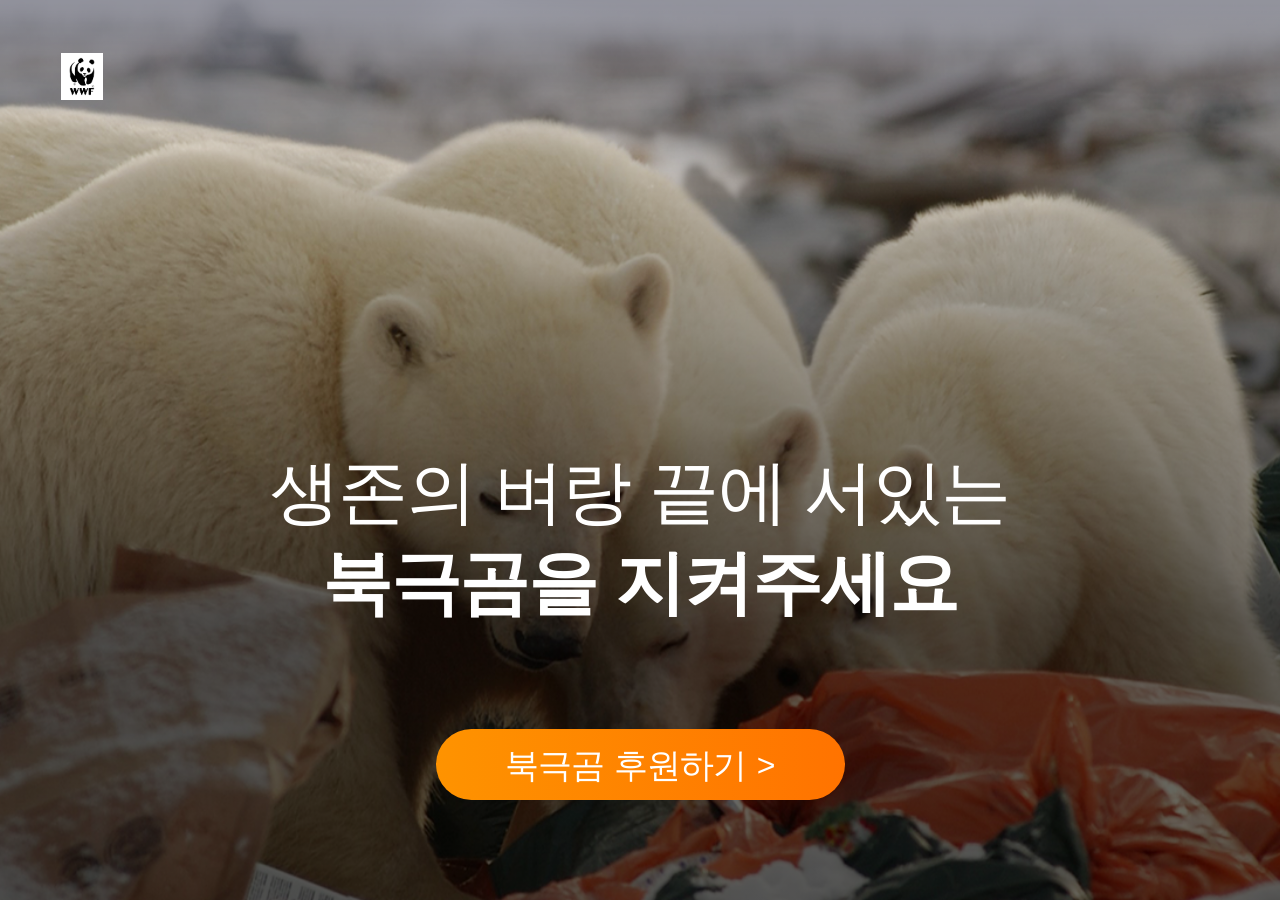
==== index.html @ 82c2967e "1행 완성" ====
<!DOCTYPE html>
<html lang="ko">
<head>
    <meta charset="UTF-8">
    <meta name="viewport" content="width=device-width, initial-scale=1.0">
    <meta name="description" content="">
    <meta name="keywords" content="">
    <title>WWF ㅣ 북극곰 보호 캠페인</title>
    <link rel="shortcut icon" href="./images/logo.jpg" type="image/x-icon">
    <link rel="stylesheet" href="./styles/reset.css">
    <link rel="stylesheet" href="./styles/common.css">
    <link rel="stylesheet" href="./styles/index.css">
    <link rel="stylesheet" href="./styles/responsive.css">
</head>
<body>
    <div id="wrap">
        <!-- 1행 캠페인 표지 -->
        <section class="contaniner intro">
            <p class="logo"><img src="./images/logo.jpg" alt="wwf"></p>
            <h1><span>생존의 벼랑 끝에 서있는</span><span>북극곰을 지켜주세요</span></h1>
            <a href="#" class="sponsor_btn"><em>북극곰 후원하기</em><!-- after --></a>
        </section>
        <!-- 2행 퀴즈 -->
        <!-- 3행 영상 -->
        <!-- 4행 50감소 -->
        <!-- 5행 인류재앙 -->
        <!-- 6행 빙하위기 -->
        <!-- 7행 WWF 단체소개 -->
        <!-- 8행 활동내역 -->
        <!-- 9행 선물정보 -->
        <!-- 10행 안내 -->
    </div>
</body>
</html>
---- styles/common.css ----
/* 공통 common.css */
#wrap {}
#wrap * {transition:all 0.3s;}
#wrap .contaniner {
    min-width:320px;
}
/* mobile design - .sponsor_btn  */
#wrap .contaniner .sponsor_btn {
    display:block; margin: 0 auto;
    display:flex; flex-flow:row nowrap; 
    justify-content:center; align-items:center;
    background:linear-gradient(90deg, #FE9300,#FF7300);
    width:164px; height:41px;
    border-radius:37.5px; gap:10px;
    transition:font-weight 0.3s;
}
#wrap .contaniner .sponsor_btn::after {
    content:'>'; display:block;
    color:#fff; font-size:0.75rem;
}
#wrap .contaniner .sponsor_btn em {
    font-weight: 500; color:#fff;
}
#wrap .contaniner .sponsor_btn:hover::after {
    animation:x4 0.4s linear alternate infinite;
    font-weight:600;
}
@keyframes x4 {
    0% {transform: translateX(0);}
    100% {transform: translateX(4px);}
}
---- styles/index.css ----
/* ========================1행 캠페인 표지(m) */
#wrap .intro {
    /* 북극곰배경 bg1.png */
    padding:100px 0;
    background-image:url(../images/bg1.png);/* 배경이미지 속성 사용시 다른 background-로 시작하는 배경추가속성도 생각하기 */
    background-size:auto 130%;
    background-position:center bottom; 
    position: relative;
}
#wrap .intro > * {position: relative; z-index:100;}
#wrap .intro::after {
    /* 북극곰 배경 위에 깔리는 반투명 검은색 배경 rgba() */
    /* 가상요소 before,after의 필수속성이 뭔지 생각하기 */
    content:''; display:block; 
    width: 100%; height: 100%;
    background:linear-gradient(transparent,#000 69%); opacity:0.6;
    position:absolute; left:0; top:0; z-index:90;
    /* p,h1,a(형제들)와 겹침효과를 줄 수 있는 css 속성 생각하기 */
}
#wrap .intro .logo {
    width: 24px;
    position: absolute; left:21px; top:18px;
}/* w,h 한가지값만 작성(나머지 자동 비율 조정 */
#wrap .intro .logo img {width:100%;}/* 이미지는w100%설정 후 부모크기, 위치 따라가게 하는 개념체크 */
#wrap .intro h1 {text-align: center; margin:0 0 50px;}
#wrap .intro h1 span {
    display:block;  color:#fff; 
    font-weight:500; line-height:1.3; font-size:1.88rem;
    position:relative; z-index: 999;
}
#wrap .intro h1 span:nth-child(1) {}
#wrap .intro h1 span:nth-child(2) {}
#wrap .intro .sponsor_btn {}
---- styles/responsive.css ----
/* 반응형조건 responsive */
/* m(320~) -> t(1024~) -> d(1250~) */
@media screen and (min-width:860px) {
    #wrap .intro {padding:300px 0 100px;}
}/* 860~1023 */
@media screen and (min-width:1024px) {
    #wrap .intro {padding:410px 0 100px;}
    #wrap .intro .logo {width: 32px; left:36px; top:30px;}
    #wrap .intro h1 { margin:0 0 100px;}
    #wrap .intro h1 span {font-size:3.13rem; font-weight:600;}
    #wrap .intro .sponsor_btn {width: 238px; height:60px; }
    #wrap .intro .sponsor_btn em {font-size: 1.38rem;}
    #wrap .intro .sponsor_btn::after {font-size: 1rem;}
}/* 1024~ */
@media screen and (min-width:1250px) {
    #wrap .intro {padding:447px 0 100px;}
    #wrap .intro .logo {width: 42px; left:61px; top:53px;}
    #wrap .intro h1 span {font-size:4.38rem;}
    #wrap .intro h1 span:nth-child(1) {font-weight:400;}
    #wrap .intro h1 span:nth-child(2) {font-weight:700;}
    #wrap .intro .sponsor_btn {width: 409px; height:71px; }
    #wrap .intro .sponsor_btn em {font-size: 2.13rem;}
    #wrap .intro .sponsor_btn::after {font-size: 2rem;}
}/* 1250~max */
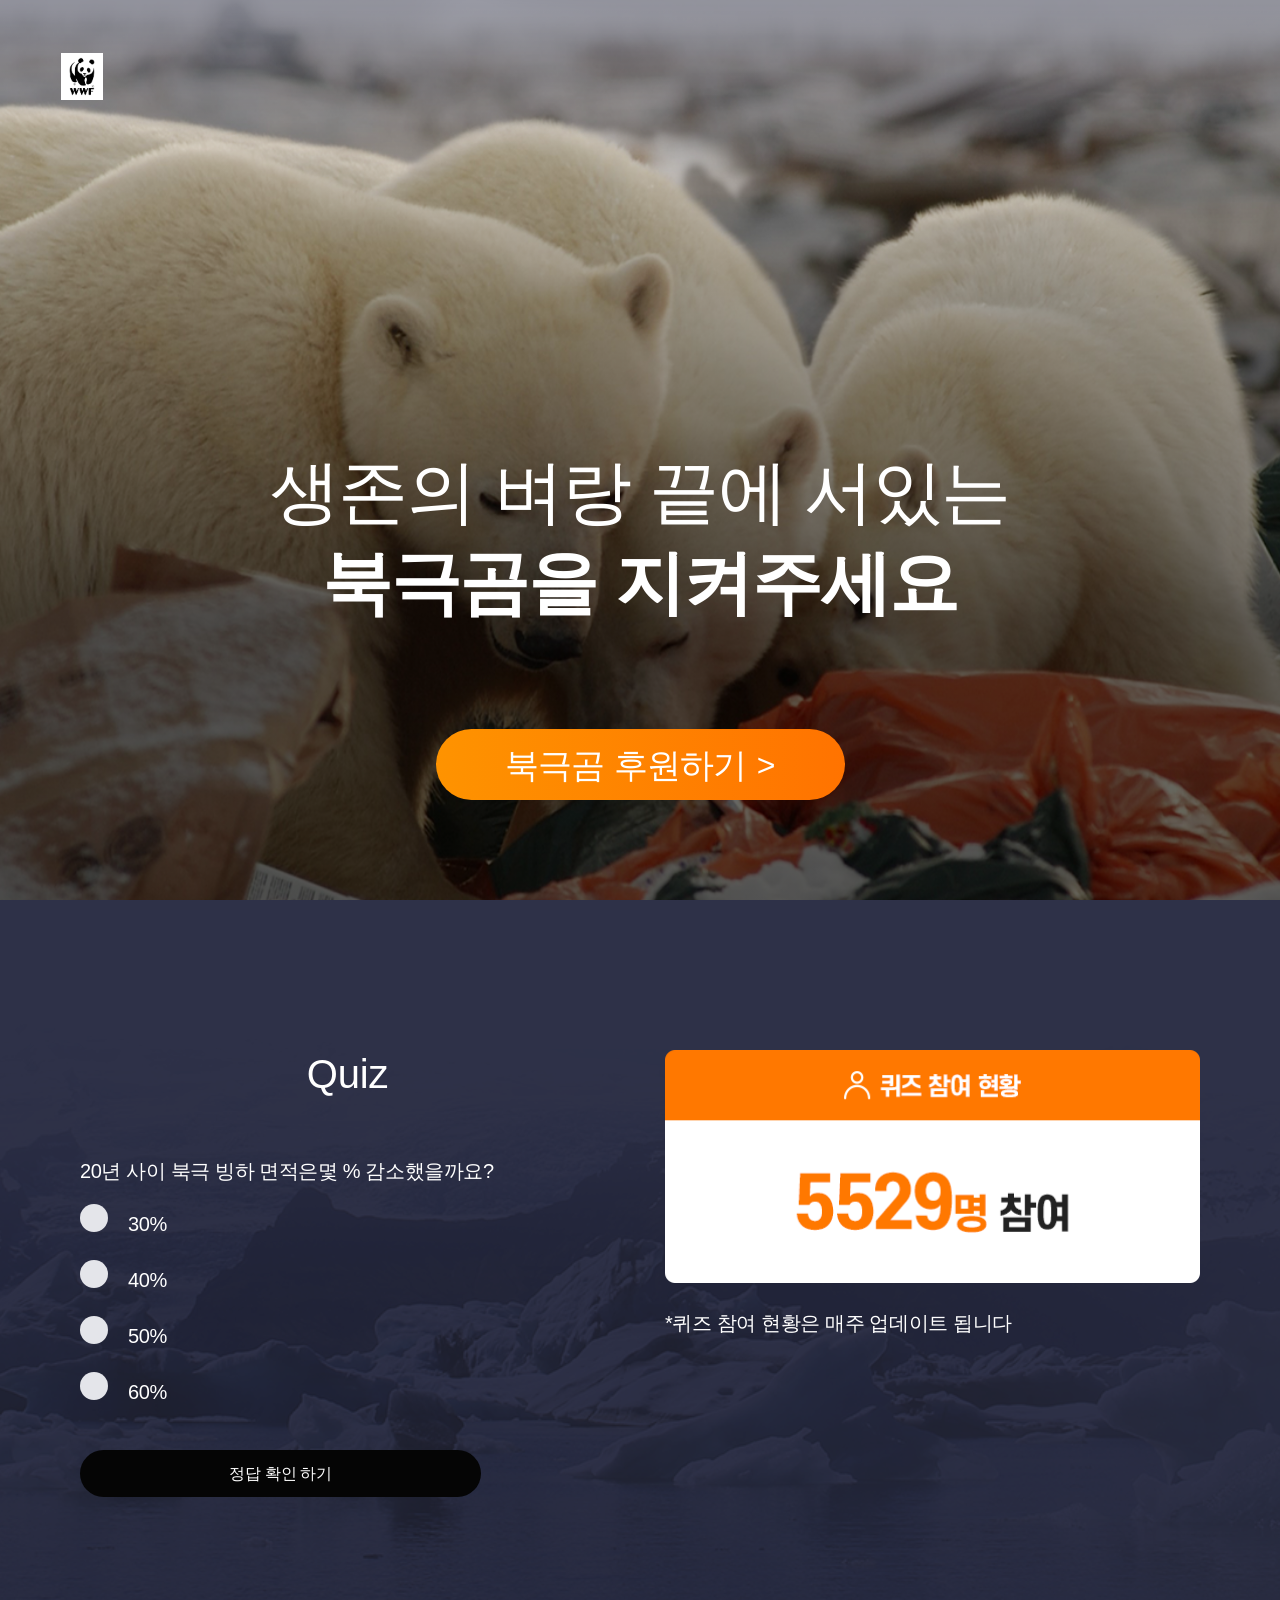
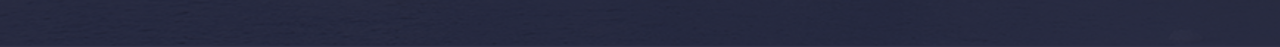
==== commit a5cc097e: "2행 m, t 완성" ====
--- a/index.html
+++ b/index.html
@@ -15,12 +15,45 @@
 <body>
     <div id="wrap">
         <!-- 1행 캠페인 표지 -->
-        <section class="contaniner intro">
+        <section class="container intro">
             <p class="logo"><img src="./images/logo.jpg" alt="wwf"></p>
             <h1><span>생존의 벼랑 끝에 서있는</span><span>북극곰을 지켜주세요</span></h1>
             <a href="#" class="sponsor_btn"><em>북극곰 후원하기</em><!-- after --></a>
         </section>
         <!-- 2행 퀴즈 -->
+        <div class="container quiz_bg">
+            <section class="contents quiz">
+                <div class="quiz_list">
+                    <h1>Quiz</h1>
+                    <h2><span>20년 사이 북극 빙하 면적은</span><span>몇 % 감소했을까요?</span></h2>
+                    <form action="#" method="get" id="quiz_frm">
+                        <ul>
+                            <li>
+                                <input type="radio" name="quiz_answer" value="answer_30" id="answer_30">
+                                <label for="answer_30">30%</label>
+                            </li>
+                            <li>
+                                <input type="radio" name="quiz_answer" value="answer_40" id="answer_40">
+                                <label for="answer_40">40%</label>
+                            </li>
+                            <li>
+                                <input type="radio" name="quiz_answer" value="answer_50" id="answer_50">
+                                <label for="answer_50">50%</label>
+                            </li>
+                            <li>
+                                <input type="radio" name="quiz_answer" value="answer_60" id="answer_60">
+                                <label for="answer_60">60%</label>
+                            </li>
+                        </ul>
+                        <button href="#" id="answer_btn">정답 확인 하기</button>
+                    </form>
+                </div>
+                <div class="quiz_status">
+                    <img src="./images/quiz_contents.png" alt="퀴즈 참여 현황">
+                    <p>*퀴즈 참여 현황은 매주 업데이트 됩니다</p>
+                </div>
+            </section>
+        </div>
         <!-- 3행 영상 -->
         <!-- 4행 50감소 -->
         <!-- 5행 인류재앙 -->
--- a/styles/common.css
+++ b/styles/common.css
@@ -1,11 +1,12 @@
 /* 공통 common.css */
 #wrap {}
 #wrap * {transition:all 0.3s;}
-#wrap .contaniner {
+#wrap .container {
     min-width:320px;
 }
+#wrap .container .contents {max-width:1250px; margin:0 auto;}
 /* mobile design - .sponsor_btn  */
-#wrap .contaniner .sponsor_btn {
+#wrap .container .sponsor_btn {
     display:block; margin: 0 auto;
     display:flex; flex-flow:row nowrap; 
     justify-content:center; align-items:center;
@@ -14,14 +15,14 @@
     border-radius:37.5px; gap:10px;
     transition:font-weight 0.3s;
 }
-#wrap .contaniner .sponsor_btn::after {
+#wrap .container .sponsor_btn::after {
     content:'>'; display:block;
     color:#fff; font-size:0.75rem;
 }
-#wrap .contaniner .sponsor_btn em {
+#wrap .container .sponsor_btn em {
     font-weight: 500; color:#fff;
 }
-#wrap .contaniner .sponsor_btn:hover::after {
+#wrap .container .sponsor_btn:hover::after {
     animation:x4 0.4s linear alternate infinite;
     font-weight:600;
 }
--- a/styles/index.css
+++ b/styles/index.css
@@ -1,4 +1,4 @@
-/* ========================1행 캠페인 표지(m) */
+/* ====================================1행 캠페인 표지(m) */
 #wrap .intro {
     /* 북극곰배경 bg1.png */
     padding:100px 0;
@@ -30,4 +30,58 @@
 }
 #wrap .intro h1 span:nth-child(1) {}
 #wrap .intro h1 span:nth-child(2) {}
-#wrap .intro .sponsor_btn {}+#wrap .intro .sponsor_btn {}
+/* =======================================2행 퀴즈(m) */
+#wrap .quiz_bg {
+    background:url(../images/quiz_bg.png); 
+    background-size:cover; background-position:center bottom; 
+    padding:70px;
+} 
+#wrap .quiz_bg .quiz {
+    display:flex; 
+    flex-flow:column nowrap;/* t, d column -> row */
+    gap:50px;
+}
+#wrap .quiz_bg .quiz .quiz_list {}
+#wrap .quiz_bg .quiz .quiz_list > * {margin:0 0 16px;}
+#wrap .quiz_bg .quiz .quiz_list h1 {
+    color:#fff; 
+    font-size:1.50rem; line-height:1.2;
+    font-weight:500; letter-spacing:-0.01rem;
+    font-family:'Noto Sans KR',sans-serif;/* 단독 글꼴 경우 */
+}
+#wrap .quiz_bg .quiz .quiz_list h2 {}
+#wrap .quiz_bg .quiz .quiz_list h2 span {
+    display:block; color:#fff; line-height:1.7;
+}
+#wrap .quiz_bg .quiz .quiz_list h2 span:nth-child(1) {}
+#wrap .quiz_bg .quiz .quiz_list h2 span:nth-child(2) {}
+#wrap .quiz_bg .quiz .quiz_list #quiz_frm {margin:0;}
+#wrap .quiz_bg .quiz .quiz_list #quiz_frm ul {margin:0 0 16px;}
+#wrap .quiz_bg .quiz .quiz_list #quiz_frm ul li {margin:0 0 16px;}
+#wrap .quiz_bg .quiz .quiz_list #quiz_frm ul li:last-child {margin:0;}
+#wrap .quiz_bg .quiz .quiz_list #quiz_frm ul li input {display:none;}
+#wrap .quiz_bg .quiz .quiz_list #quiz_frm ul li input:checked + label {
+    background-image:url(../images/chk_on.svg);
+}
+#wrap .quiz_bg .quiz .quiz_list #quiz_frm ul li label {
+    font-size:0.88rem; color:#fff;
+    background-image:url(../images/chk_off.svg);
+    background-size:16px; background-repeat:no-repeat;
+    padding-left:47.75px;
+}
+#wrap .quiz_bg .quiz .quiz_list #quiz_frm ul li label:hover {color:#FE9300;}
+#wrap .quiz_bg .quiz .quiz_list #quiz_frm #answer_btn {
+    background-color: #050505; color:#fff; 
+    line-height:1.7; padding:10px;
+    border-radius:50px;
+    width:100%;
+    transition:background 0.3s;
+} 
+#wrap .quiz_bg .quiz .quiz_list #quiz_frm #answer_btn:hover {background-color: #888;}
+#wrap .quiz_bg .quiz .quiz_status {}
+#wrap .quiz_bg .quiz .quiz_status img {width:100%;}
+#wrap .quiz_bg .quiz .quiz_status p {
+    line-height:1.7; margin:20px 0 0;
+    color:#fff; font-size:1.25rem;
+}
--- a/styles/responsive.css
+++ b/styles/responsive.css
@@ -1,5 +1,12 @@
 /* 반응형조건 responsive */
 /* m(320~) -> t(1024~) -> d(1250~) */
+@media screen and (min-width:600px) {
+    /* ================================================2행 퀴즈 */
+    #wrap .quiz_bg .quiz { 
+        flex-flow:row nowrap;/* t, d column -> row */
+    }
+    #wrap .quiz_bg .quiz > * {flex:1;}
+}
 @media screen and (min-width:860px) {
     #wrap .intro {padding:300px 0 100px;}
 }/* 860~1023 */
@@ -11,6 +18,18 @@
     #wrap .intro .sponsor_btn {width: 238px; height:60px; }
     #wrap .intro .sponsor_btn em {font-size: 1.38rem;}
     #wrap .intro .sponsor_btn::after {font-size: 1rem;}
+    /* ================================================2행 퀴즈 */
+    #wrap .quiz_bg {padding:150px 80px;}
+    #wrap .quiz_bg .quiz .quiz_list {width:400px;}
+    #wrap .quiz_bg .quiz .quiz_list h1 {font-size:2.50rem; text-align: center; margin:0 0 56px;}
+    #wrap .quiz_bg .quiz .quiz_list h2 span {font-size:1.25rem; display:inline;}
+    #wrap .quiz_bg .quiz .quiz_list #quiz_frm ul {margin:0 0 38px;}
+    #wrap .quiz_bg .quiz .quiz_list #quiz_frm ul li label {
+        font-size:1.25rem; display:block;
+        background-size:28px; line-height:2;
+        padding-left:48px;
+    }
+    #wrap .quiz_bg .quiz .quiz_list #quiz_frm #answer_btn {width:75%;}
 }/* 1024~ */
 @media screen and (min-width:1250px) {
     #wrap .intro {padding:447px 0 100px;}
@@ -21,4 +40,5 @@
     #wrap .intro .sponsor_btn {width: 409px; height:71px; }
     #wrap .intro .sponsor_btn em {font-size: 2.13rem;}
     #wrap .intro .sponsor_btn::after {font-size: 2rem;}
-}/* 1250~max */+    /* ================================================2행 퀴즈 */
+}/* 1250~max */
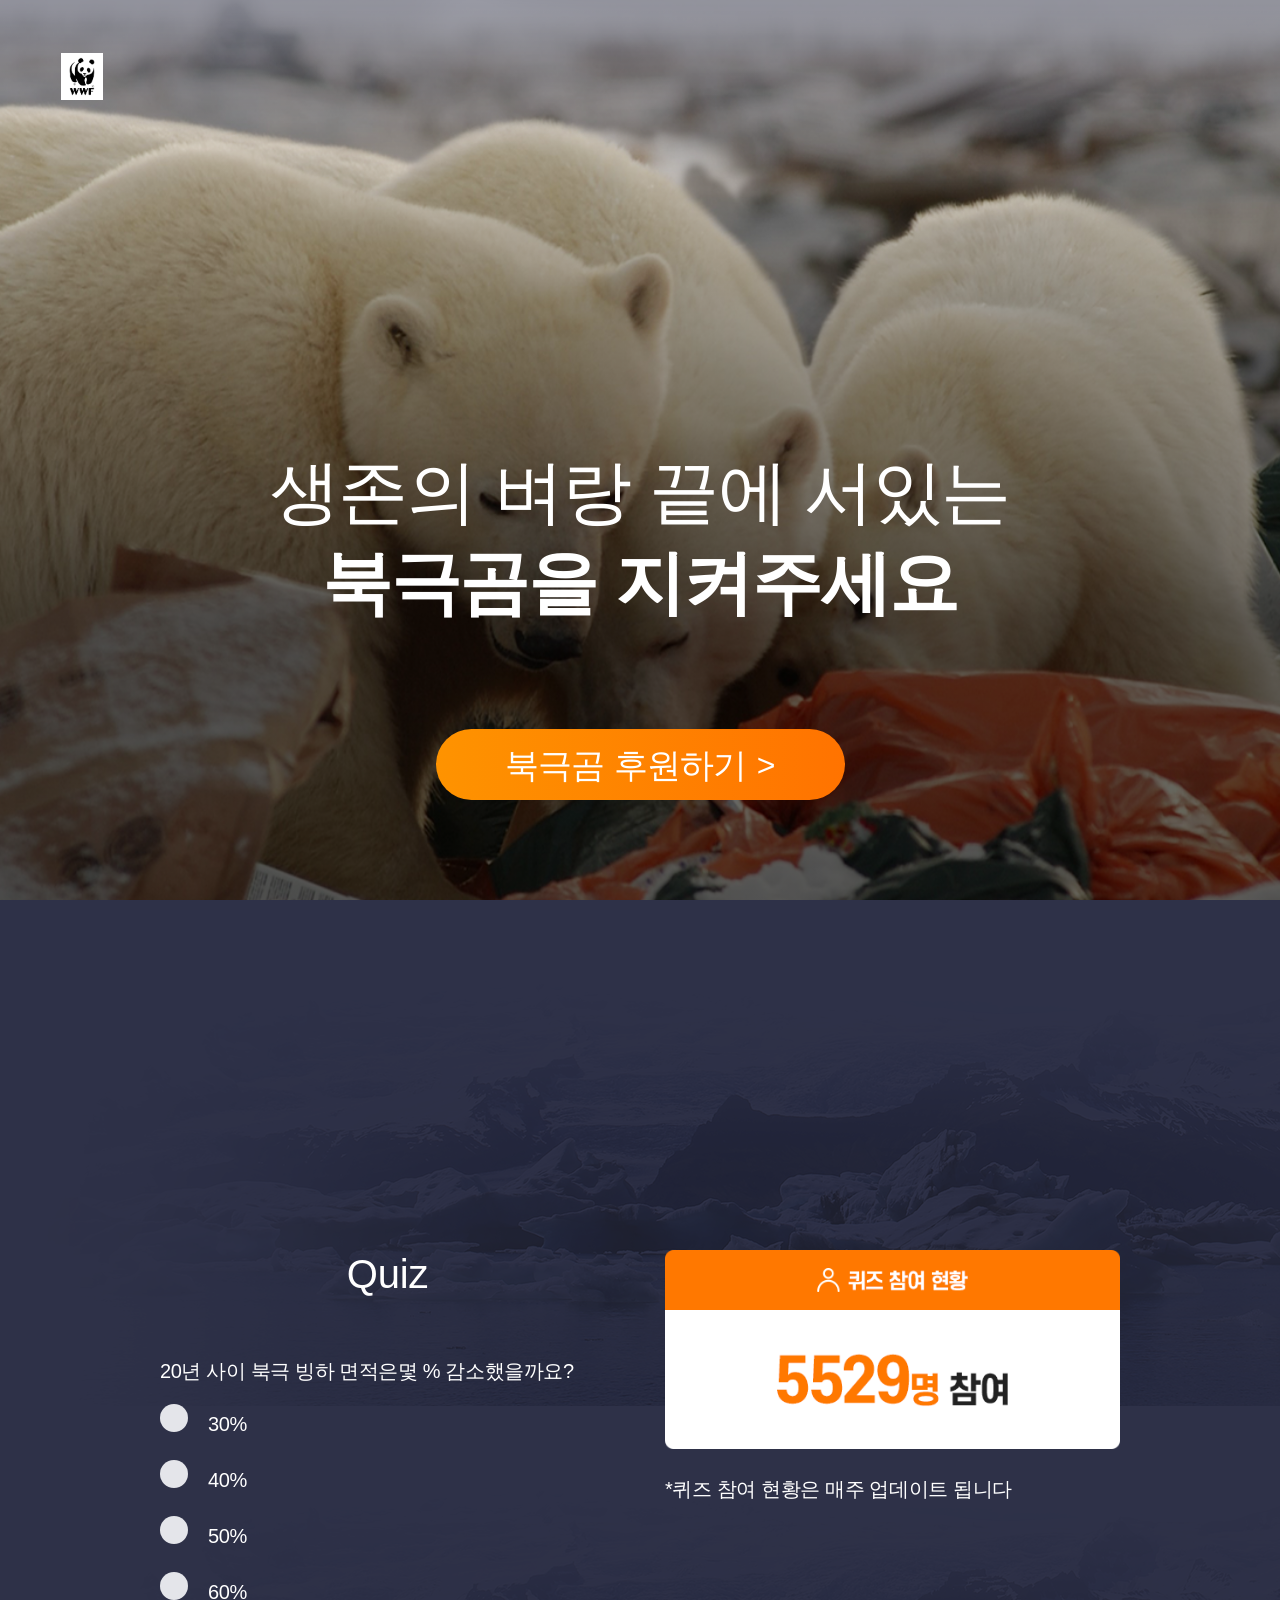
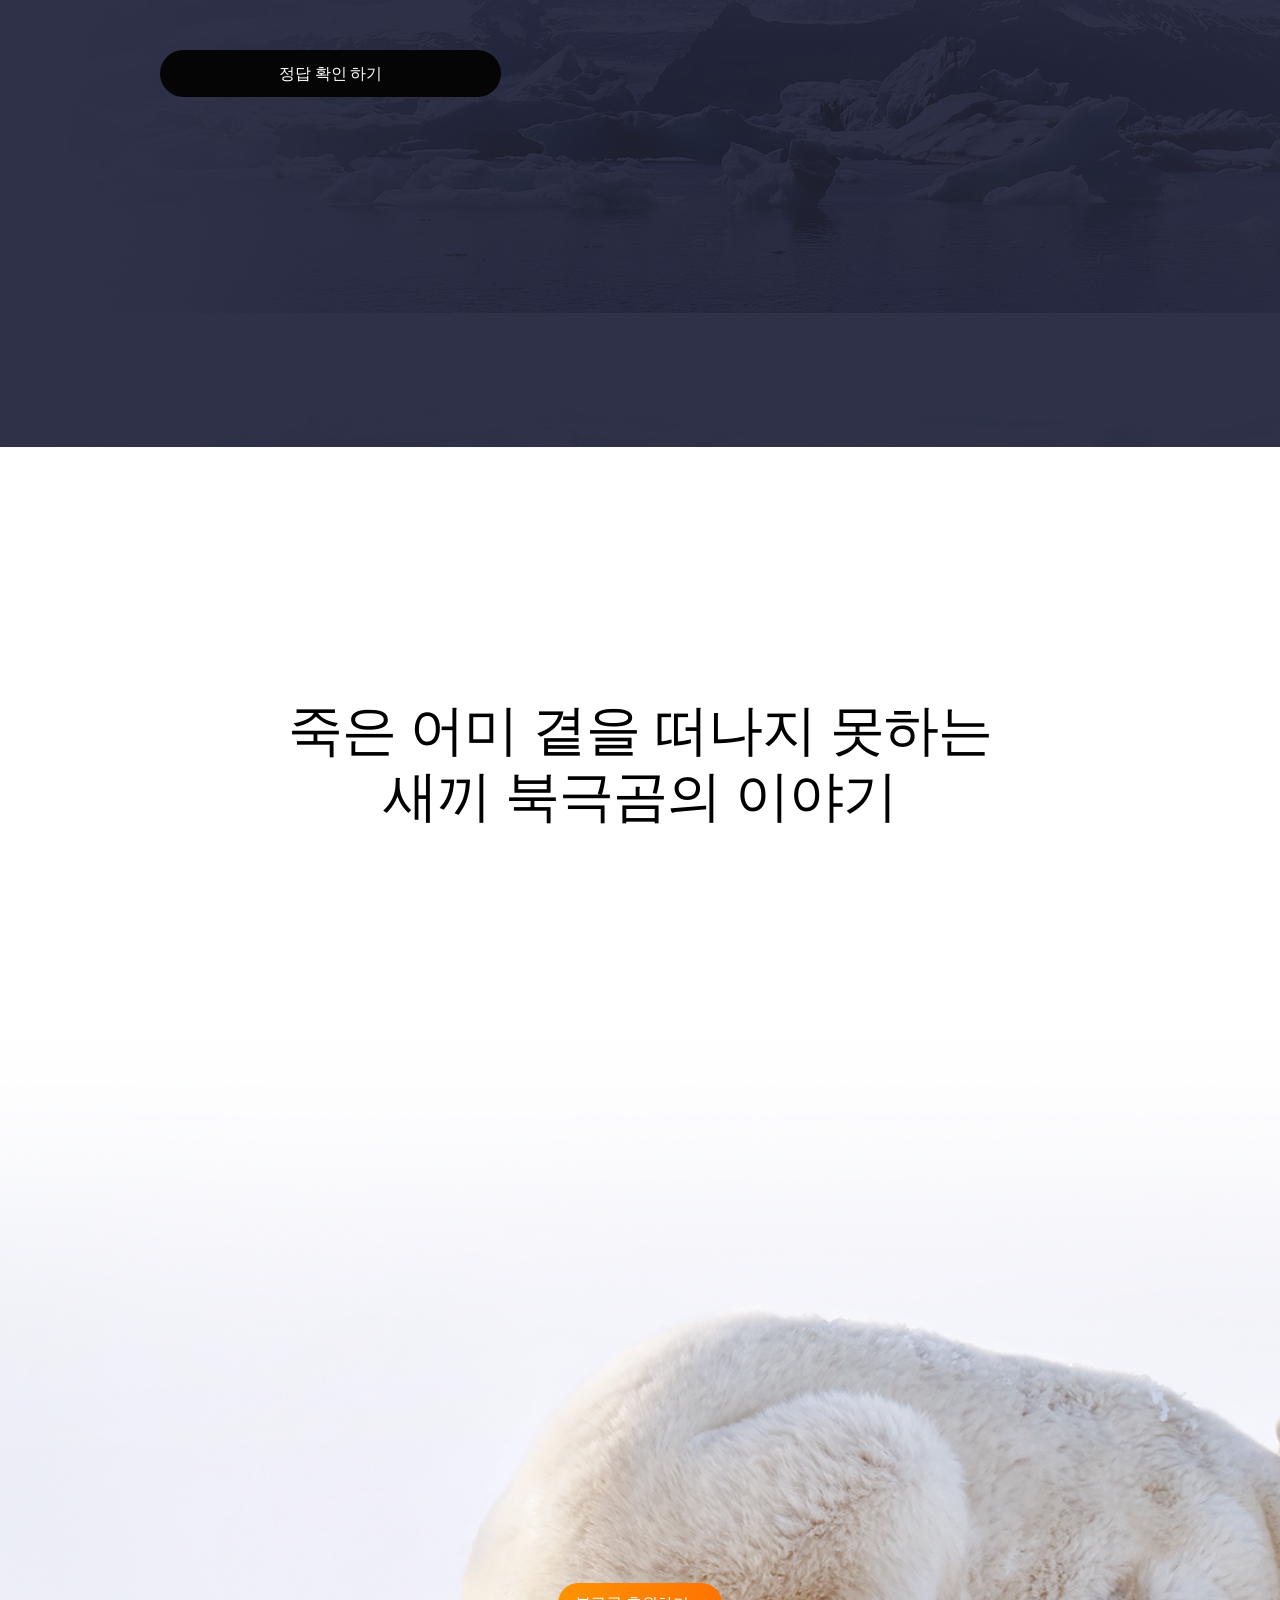
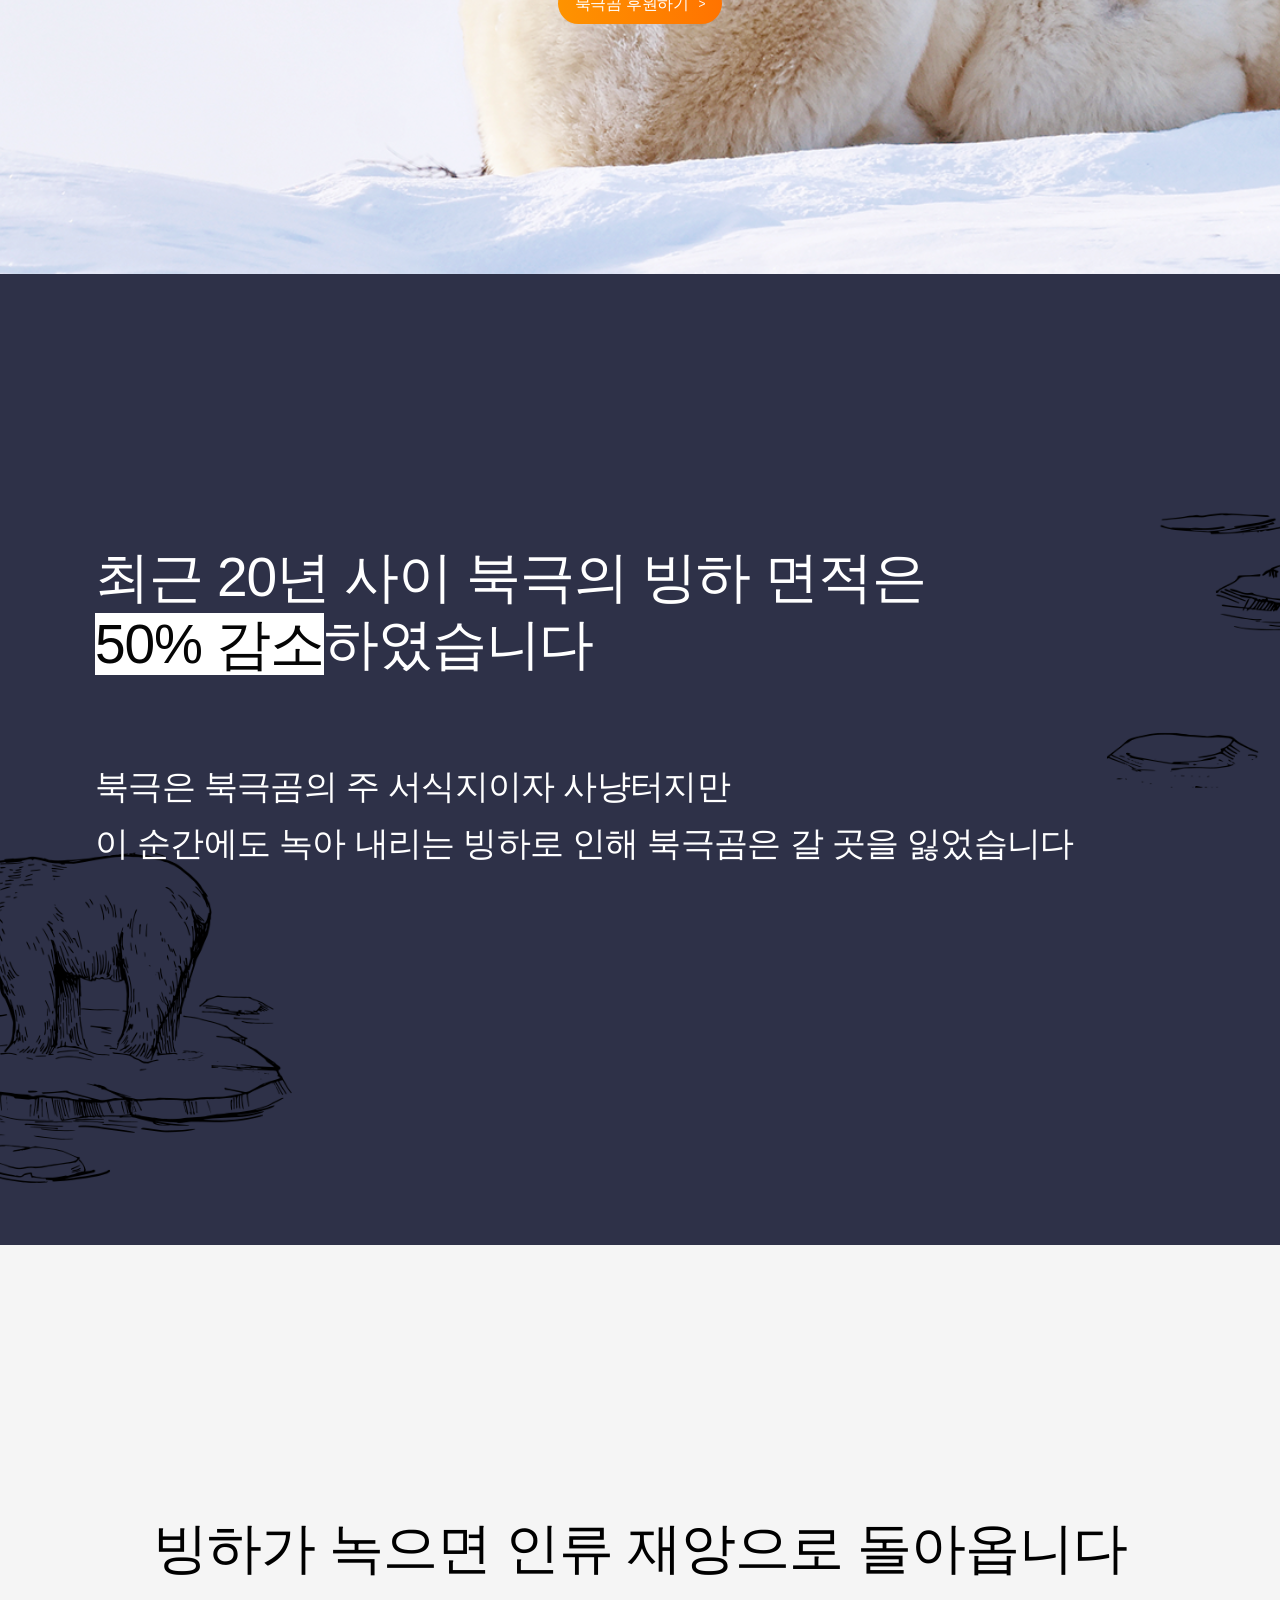
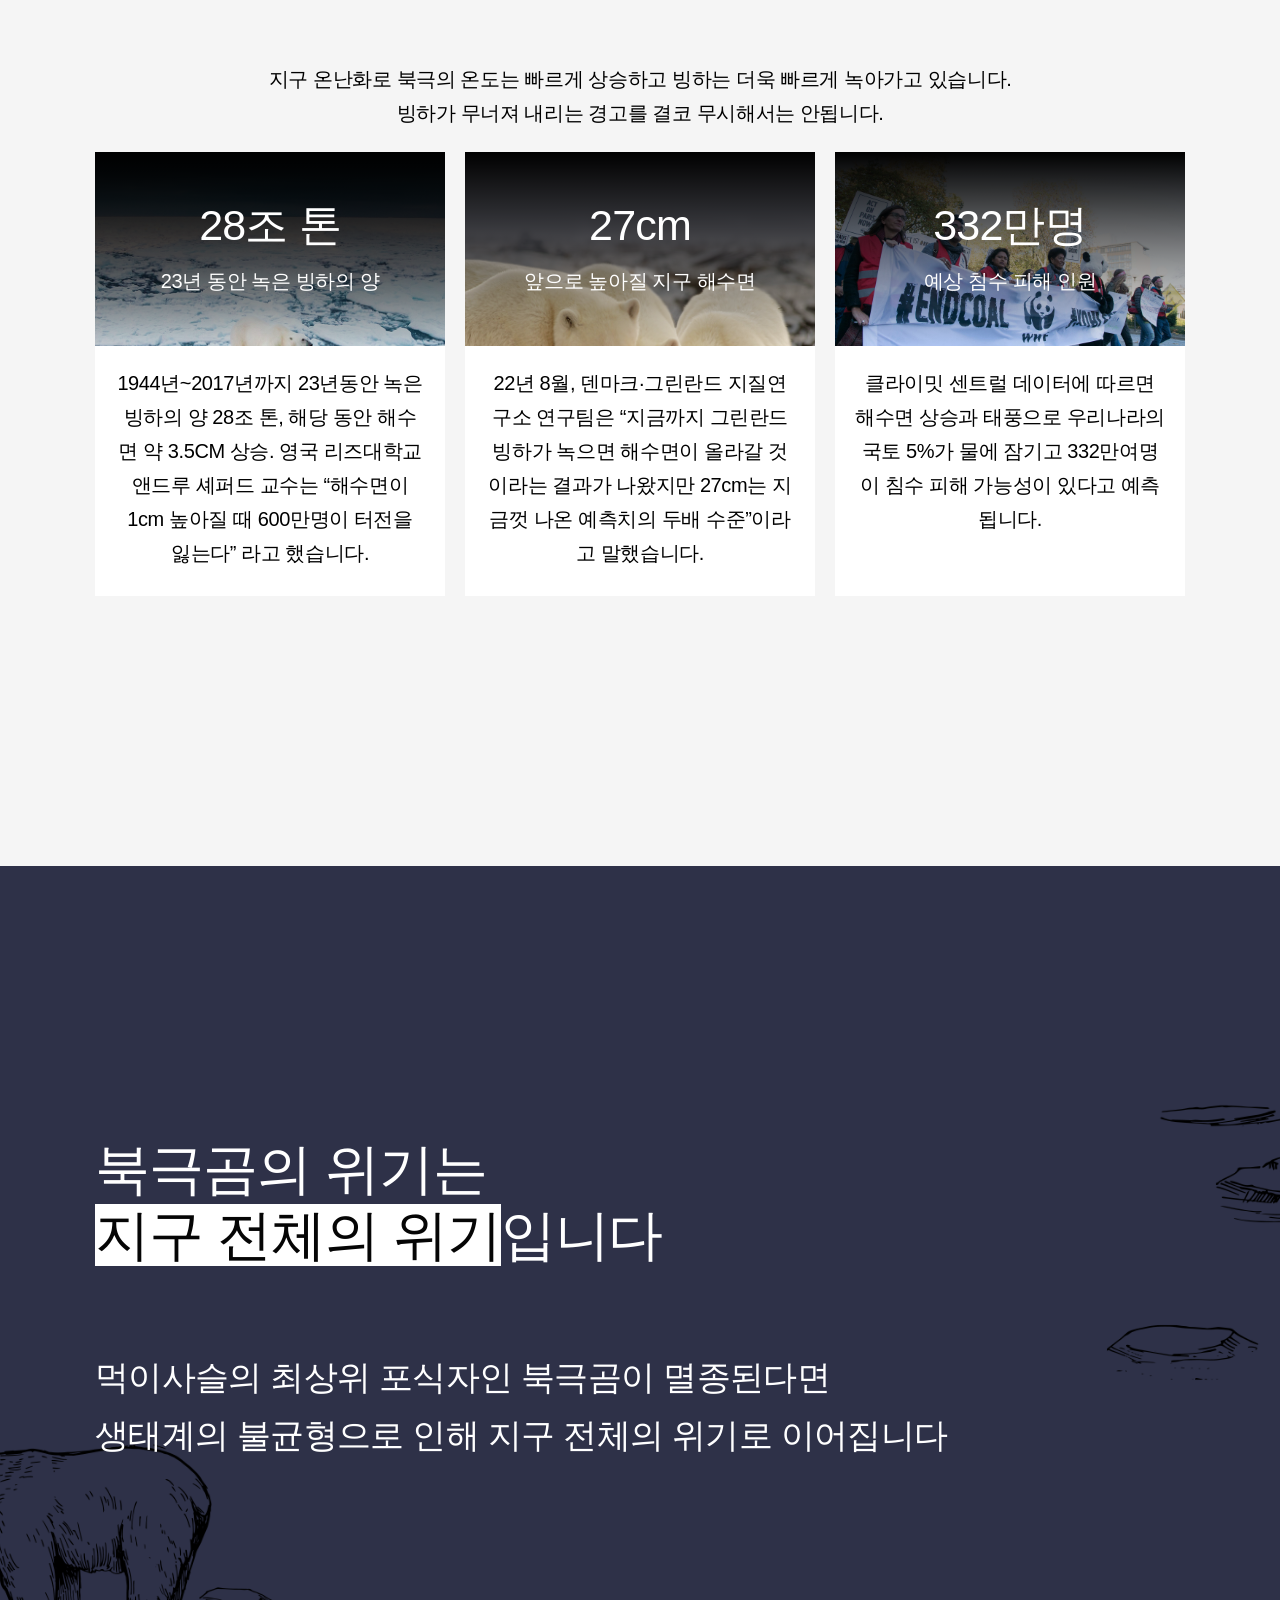
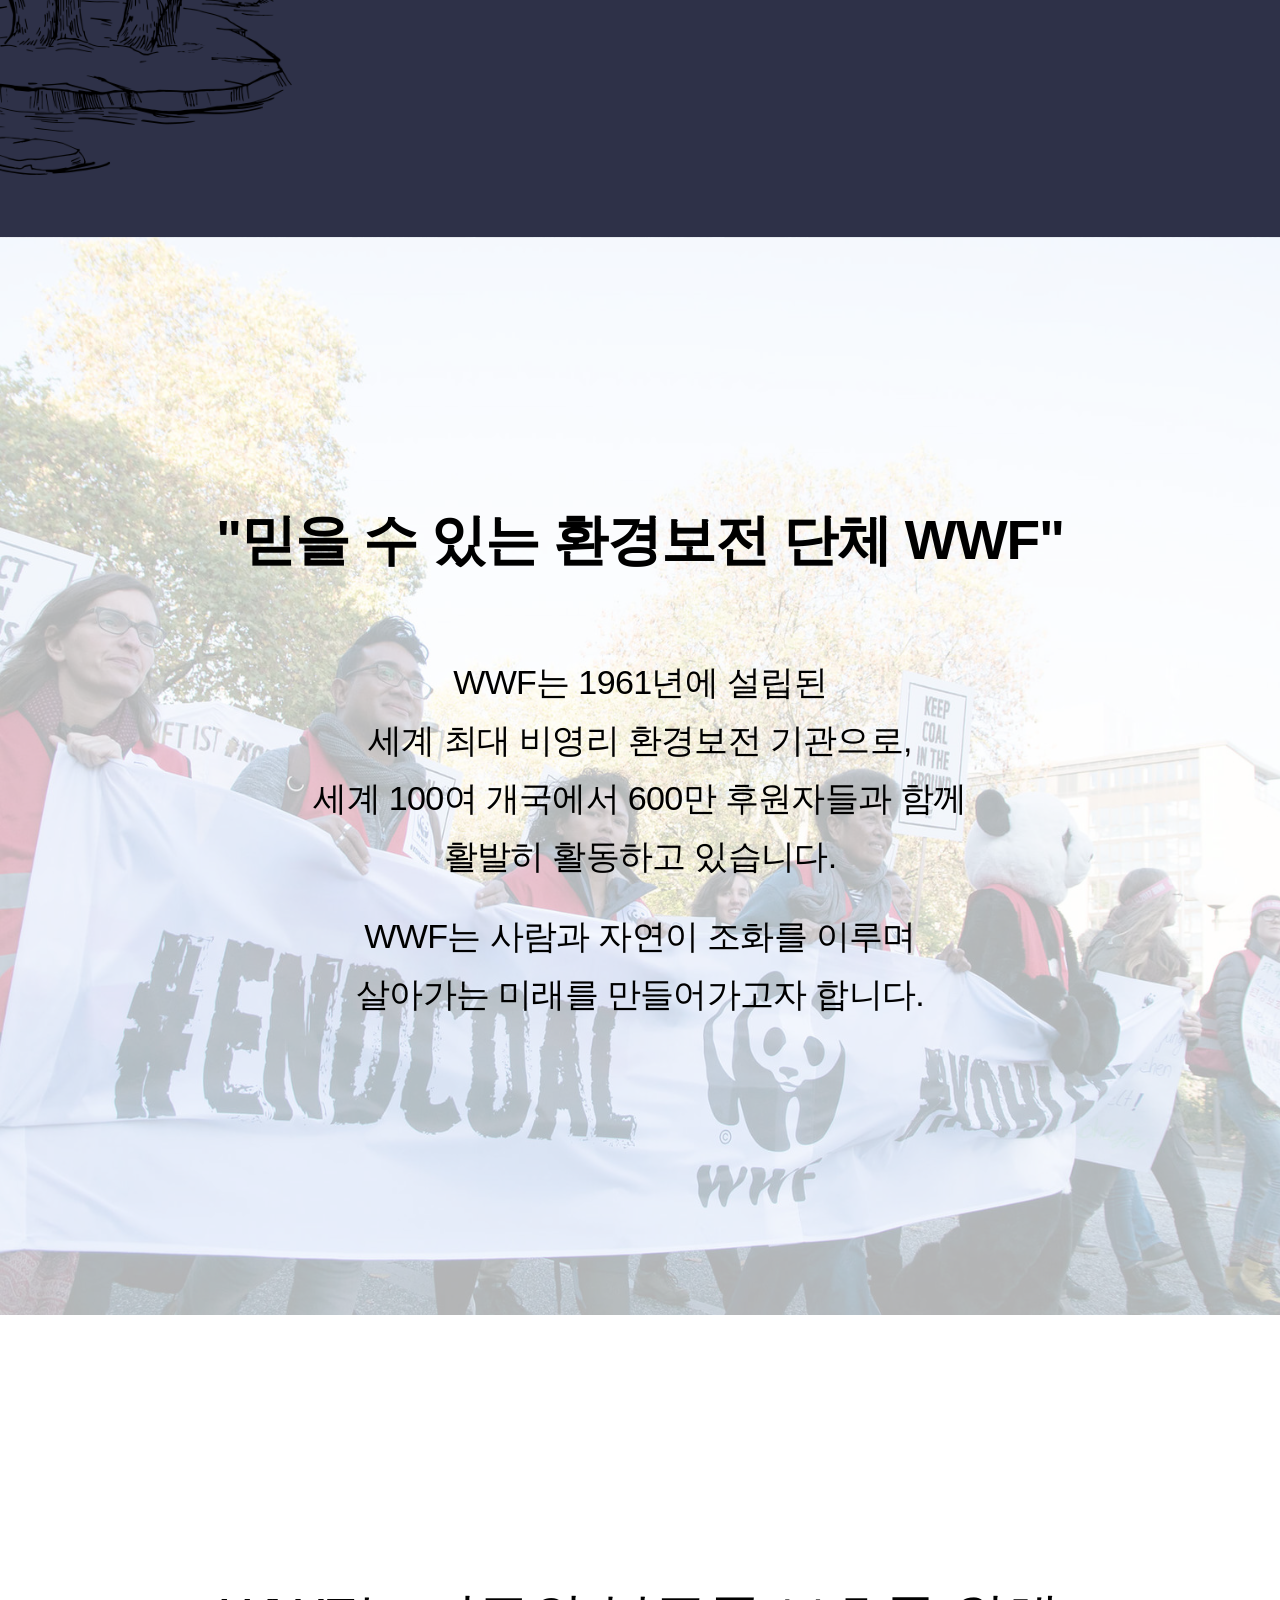
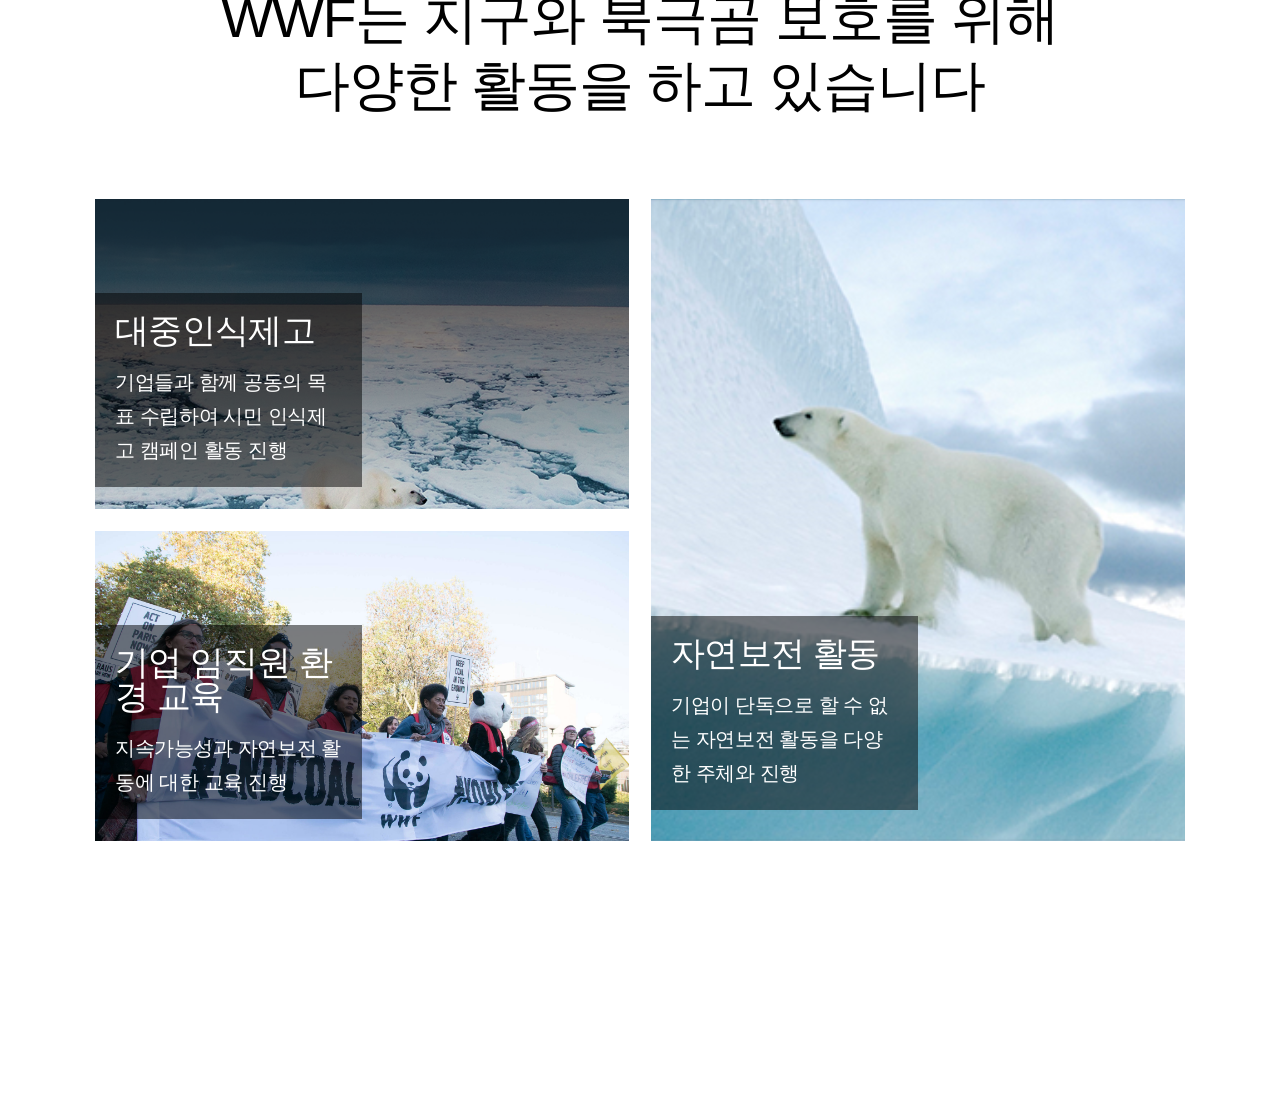
==== commit fdad641f: "8행까지" ====
--- a/index.html
+++ b/index.html
@@ -55,11 +55,99 @@
             </section>
         </div>
         <!-- 3행 영상 -->
+        <div class="container video_bg">
+            <div class="contents video">
+                <h1>죽은 어미 곁을 떠나지 못하는<br>새끼 북극곰의 이야기</h1>
+                <iframe src="https://www.youtube.com/embed/u9V5MBqhLRc" title="기후변화를 막고 녹아내리는 북극에서 북극곰을 지켜주세요!" frameborder="0" allow="accelerometer; autoplay; clipboard-write; encrypted-media; gyroscope; picture-in-picture; web-share" referrerpolicy="strict-origin-when-cross-origin" allowfullscreen></iframe>
+                <a href="#" class="sponsor_btn"><em>북극곰 후원하기</em><!-- after --></a>
+            </div>
+        </div>
         <!-- 4행 50감소 -->
+        <div class="container reduction_bg">
+            <div class="contents reduction">
+                <h1>최근 20년 사이 북극의 빙하 면적은<br><span class="highlight">50% 감소</span>하였습니다</h1>
+                <p>북극은 북극곰의 주 서식지이자 사냥터지만<br>이 순간에도 녹아 내리는 빙하로 인해 북극곰은 갈 곳을 잃었습니다</p>
+                <p><img src="../wwf/images/reduction_50.png" alt=""></p>
+            </div>
+        </div>
         <!-- 5행 인류재앙 -->
+        <div class="container humanity_bg">
+            <div class="contents humanity">
+                <h1>빙하가 녹으면 인류 재앙으로 돌아옵니다</h1>
+                <p>지구 온난화로 북극의 온도는 빠르게 상승하고 빙하는 더욱 빠르게 녹아가고 있습니다.<br>빙하가 무너져 내리는 경고를 결코 무시해서는 안됩니다.</p>
+                <ul class="list">
+                    <li>
+                        <dl>
+                            <dt>28조 톤</dt>
+                            <dd>23년 동안 녹은 빙하의 양</dd>
+                        </dl>
+                        <div class="txt">
+                            <p>1944년~2017년까지 23년동안 녹은 빙하의 양 28조 톤, 해당 동안 해수면 약 3.5CM 상승. 영국 리즈대학교 앤드루 셰퍼드 교수는 “해수면이 1cm 높아질 때 600만명이 터전을 잃는다” 라고 했습니다.</p>
+                        </div>
+                    </li>
+                    <li>
+                        <dl>
+                            <dt>27cm</dt>
+                            <dd>앞으로 높아질 지구 해수면</dd>
+                        </dl>
+                        <div class="txt">
+                            <p>22년 8월, 덴마크·그린란드 지질연구소 연구팀은 “지금까지 그린란드 빙하가 녹으면 해수면이 올라갈 것이라는 결과가 나왔지만 27cm는 지금껏 나온 예측치의 두배 수준”이라고 말했습니다.</p>
+                        </div>
+                    </li>
+                    <li>
+                        <dl>
+                            <dt>332만명</dt>
+                            <dd>예상 침수 피해 인원</dd>
+                        </dl>
+                        <div class="txt">
+                            <p>클라이밋 센트럴 데이터에 따르면 해수면 상승과 태풍으로 우리나라의 국토 5%가 물에 잠기고 332만여명이 침수 피해 가능성이 있다고 예측됩니다.</p>
+                        </div>
+                    </li>
+                </ul>
+            </div>
+        </div>
         <!-- 6행 빙하위기 -->
+        <div class="container crisis_bg">
+            <div class="contents crisis">
+                <h1>북극곰의 위기는<br><span class="highlight">지구 전체의 위기</span>입니다</h1>
+                <p>먹이사슬의 최상위 포식자인 북극곰이 멸종된다면<br>생태계의 불균형으로 인해 지구 전체의 위기로 이어집니다</p>
+                <p><img src="../wwf/images/bg2.png" alt=""></p>
+            </div>
+        </div>
         <!-- 7행 WWF 단체소개 -->
+        <div class="container wwf_bg">
+            <div class="contents wwf">
+                <h1>"믿을 수 있는 환경보전 단체 WWF"</h1>
+                <p>WWF는 1961년에 설립된<br>세계 최대 비영리 환경보전 기관으로,<br>세계 100여 개국에서 600만 후원자들과 함께<br>활발히 활동하고 있습니다.</p>
+                <p>WWF는 사람과 자연이 조화를 이루며<br>살아가는 미래를 만들어가고자 합니다.</p>
+            </div>
+        </div>
         <!-- 8행 활동내역 -->
+        <div class="container activity_bg">
+            <div class="contents activity">
+                <h1>WWF는 지구와 북극곰 보호를 위해<br>다양한 활동을 하고 있습니다</h1>
+                <ul class="details">
+                    <li>
+                        <dl class="txt">
+                            <dt>대중인식제고</dt>
+                            <dd>기업들과 함께 공동의 목표 수립하여 시민 인식제고 캠페인 활동 진행</dd>
+                        </dl>
+                    </li>
+                    <li>
+                        <dl class="txt">
+                            <dt>기업 임직원 환경 교육</dt>
+                            <dd>지속가능성과 자연보전 활동에 대한 교육 진행</dd>
+                        </dl>
+                    </li>
+                    <li>
+                        <dl class="txt">
+                            <dt>자연보전 활동</dt>
+                            <dd>기업이 단독으로 할 수 없는 자연보전 활동을 다양한 주체와 진행</dd>
+                        </dl>
+                    </li>
+                </ul>
+            </div>
+        </div>
         <!-- 9행 선물정보 -->
         <!-- 10행 안내 -->
     </div>
--- a/styles/common.css
+++ b/styles/common.css
@@ -3,8 +3,18 @@
 #wrap * {transition:all 0.3s;}
 #wrap .container {
     min-width:320px;
+    background-size:cover; background-position:center; 
+    padding:70px 15px;
 }
 #wrap .container .contents {max-width:1250px; margin:0 auto;}
+#wrap .container .contents h1 {
+    font-size:1.38rem; font-weight:500; line-height:1.2; margin:0 0 40px;
+}
+#wrap .container .contents h1 .highlight {background-color:#fff; color:#050505; font-weight:500;}
+#wrap .container .contents p {
+    font-size:0.81rem;
+    line-height:1.7; font-weight:500; margin:0 0 22px;
+}
 /* mobile design - .sponsor_btn  */
 #wrap .container .sponsor_btn {
     display:block; margin: 0 auto;
--- a/styles/index.css
+++ b/styles/index.css
@@ -34,7 +34,6 @@
 /* =======================================2행 퀴즈(m) */
 #wrap .quiz_bg {
     background:url(../images/quiz_bg.png); 
-    background-size:cover; background-position:center bottom; 
     padding:70px;
 } 
 #wrap .quiz_bg .quiz {
@@ -85,3 +84,91 @@
     line-height:1.7; margin:20px 0 0;
     color:#fff; font-size:1.25rem;
 }
+/* ============================================================3 */
+#wrap .video_bg {
+    background-image:url(../images/video_bg.png);
+    padding:50px 15px;
+}
+#wrap .video_bg .video h1 {text-align: center;}
+#wrap .video_bg .video iframe {width:100%; margin:0 0 70px;}
+/* ============================================================4 */
+#wrap .reduction_bg {
+    background-image:url(../images/reduction_50_bg.png);
+}
+#wrap .reduction_bg .reduction h1 {color:#fff;}
+#wrap .reduction_bg .reduction p {color:#fff;}
+#wrap .reduction_bg .reduction p img {width:100%;}
+/* ============================================================5 */
+#wrap .humanity_bg {
+    background-color:#f5f5f5;
+}
+#wrap .humanity_bg .humanity h1 {text-align: center;}
+#wrap .humanity_bg .humanity h1+p {text-align: center;}
+#wrap .humanity_bg .humanity .list {
+    display: flex; flex-flow: column nowrap; gap:20px;
+    /* display:grid; grid-template-rows:1fr 1fr 1fr; */
+}
+#wrap .humanity_bg .humanity .list li {}
+#wrap .humanity_bg .humanity .list li dl {}
+#wrap .humanity_bg .humanity .list li dl {
+    background-size: cover; background-position: center;
+    padding:48px 0; text-align:center; position: relative;
+}
+#wrap .humanity_bg .humanity .list li dl * {color:#fff; position: relative; z-index:10;}
+#wrap .humanity_bg .humanity .list li:nth-child(1) dl {background-image: url(../images/warming_28t.png);}
+#wrap .humanity_bg .humanity .list li:nth-child(2) dl {background-image: url(../images/warming_27cm.png)}
+#wrap .humanity_bg .humanity .list li:nth-child(3) dl {background-image: url(../images/wwf.jpg);}
+#wrap .humanity_bg .humanity .list li dl::before {
+    content:''; display:block; 
+    width: 100%; height: 100%;
+    position: absolute; left:0; top:0; z-index:9; 
+    background:linear-gradient(rgba(0,0,0,1), transparent);
+}
+#wrap .humanity_bg .humanity .list li dl dt {font-size:1.38rem; font-weight:500; line-height:1.2; margin:0 0 12px; }
+#wrap .humanity_bg .humanity .list li dl dd {line-height:1.7; font-weight:300;}
+#wrap .humanity_bg .humanity .list li .txt {background-color: #fff;}
+#wrap .humanity_bg .humanity .list li .txt p {text-align:center; padding:20px; font-size:0.82rem; line-height:1.7;}
+/* ============================================================6 */
+#wrap .crisis_bg {
+    background-image:url(../images/reduction_50_bg.png);
+}
+#wrap .crisis_bg .crisis h1 {color:#fff;}
+#wrap .crisis_bg .crisis p {color:#fff;}
+#wrap .crisis_bg .crisis p img {width:100%;}
+/* ============================================================7 */
+#wrap .wwf_bg {background-image: url(../images/wwf.jpg); position:relative;}
+#wrap .wwf_bg::before {
+    position:absolute; content:''; display:block;
+    width:100%; height:100%; left:0; top:0;
+    background:rgba(255,255,255,0.7); z-index:9;
+}
+#wrap .wwf_bg .wwf {text-align: center; position: relative;  z-index:10;} 
+#wrap .wwf_bg .wwf h1 {font-size:1.88rem; font-weight:600;}
+#wrap .wwf_bg .wwf h1 p {font-size:0.81rem;}
+/* ============================================================8 */
+#wrap .activity_bg {}
+#wrap .activity_bg .activity {}
+#wrap .activity_bg .activity h1 {text-align: center;}
+#wrap .activity_bg .activity .details {
+    display:grid; gap: 22px;
+    grid-template-areas: 
+        'public'
+        'corporation'
+        'nature';
+}
+#wrap .activity_bg .activity .details li {background-size:cover; background-position:center; padding-top:94px;}
+#wrap .activity_bg .activity .details li:nth-child(1) {
+    grid-area:public;/* 대중- grid 2차원 정렬을 위한 자식 이름 짓기 */
+    background-image:url(../images/warming_28t.png);
+}
+#wrap .activity_bg .activity .details li:nth-child(2) {
+    grid-area:corporation;/* 기업 */
+    background-image:url(../images/wwf.jpg);
+}
+#wrap .activity_bg .activity .details li:nth-child(3) {
+    grid-area:nature;/* 자연 */
+    background-image:url(../images/reduction_50.png);
+}
+#wrap .activity_bg .activity .details li .txt {padding:20px; background:rgba(0,0,0,0.5);}
+#wrap .activity_bg .activity .details li .txt dt {margin-bottom:18px; font-size:1.38rem; color:#fff;}
+#wrap .activity_bg .activity .details li .txt dd {font-size:0.81rem; color:#fff;} 
--- a/styles/responsive.css
+++ b/styles/responsive.css
@@ -2,13 +2,24 @@
 /* m(320~) -> t(1024~) -> d(1250~) */
 @media screen and (min-width:600px) {
     /* ================================================2행 퀴즈 */
-    #wrap .quiz_bg .quiz { 
-        flex-flow:row nowrap;/* t, d column -> row */
-    }
+    #wrap .quiz_bg .quiz {flex-flow:row nowrap;/* t, d column -> row */}
     #wrap .quiz_bg .quiz > * {flex:1;}
 }
 @media screen and (min-width:860px) {
     #wrap .intro {padding:300px 0 100px;}
+    /* ================================================3~6행 공통 */
+    #wrap .container .contents {padding:200px 80px;}
+    #wrap .container .contents h1 {font-size:2.50rem; line-height:1.2; margin:0 0 40px;}
+    #wrap .container .contents p {font-size:1.38rem;}
+    /* ================================================3행 */
+    #wrap .video_bg .video h1 {margin:0 0 70px;}
+    #wrap .video_bg .video iframe {height:484px;}
+    /* ================================================5행 */
+    #wrap .humanity_bg .humanity .list {flex-flow:row nowrap;}
+    #wrap .humanity_bg .humanity .list li {flex:1;}
+    #wrap .humanity_bg .humanity .list li dl dt {font-size:2.69rem;}
+    #wrap .humanity_bg .humanity .list li .txt {height:250px;}
+    #wrap .humanity_bg .humanity .list li .txt p {font-size:1rem;}
 }/* 860~1023 */
 @media screen and (min-width:1024px) {
     #wrap .intro {padding:410px 0 100px;}
@@ -29,7 +40,18 @@
         background-size:28px; line-height:2;
         padding-left:48px;
     }
-    #wrap .quiz_bg .quiz .quiz_list #quiz_frm #answer_btn {width:75%;}
+    /* ==================================================8행 */
+    #wrap .activity_bg .activity .details {
+        grid-template-areas: 
+            'public nature'
+            'corporation nature';
+        grid-template-columns: 1fr 1fr;
+    }
+    #wrap .activity_bg .activity .details li {padding-bottom:22px; position: relative;}
+    #wrap .activity_bg .activity .details li .txt {padding:20px; background:rgba(0,0,0,0.5); width:50%;}
+    #wrap .activity_bg .activity .details li:nth-child(3) .txt {position: absolute; left:0; bottom:31px;}
+    #wrap .activity_bg .activity .details li .txt dt {margin-bottom:18px; font-size:2.13rem; color:#fff;}
+    #wrap .activity_bg .activity .details li .txt dd {font-size:1.25rem; line-height:1.7;}
 }/* 1024~ */
 @media screen and (min-width:1250px) {
     #wrap .intro {padding:447px 0 100px;}
@@ -40,5 +62,16 @@
     #wrap .intro .sponsor_btn {width: 409px; height:71px; }
     #wrap .intro .sponsor_btn em {font-size: 2.13rem;}
     #wrap .intro .sponsor_btn::after {font-size: 2rem;}
-    /* ================================================2행 퀴즈 */
+    #wrap .quiz_bg .quiz .quiz_list #quiz_frm #answer_btn {width:75%;}
+    /* ================================================3~6행 공통 */
+    #wrap .container .contents {padding:200px 80px;}
+    #wrap .container .contents h1 {font-size:3.44rem; margin:0 0 81px;}
+    #wrap .container .contents p {font-size:2.13rem;}
+    /* ================================================3행 */
+    #wrap .video_bg .video iframe {height:600px;}
+    /* ================================================5행 */
+    #wrap .humanity_bg .humanity p {font-size:1.25rem;}
+    #wrap .humanity_bg .humanity .list li dl dt {font-size:2.69rem;}
+    #wrap .humanity_bg .humanity .list li dl dd {font-size:1.25rem;}
+    #wrap .humanity_bg .humanity .list li .txt p {font-size:1.25rem;}
 }/* 1250~max */
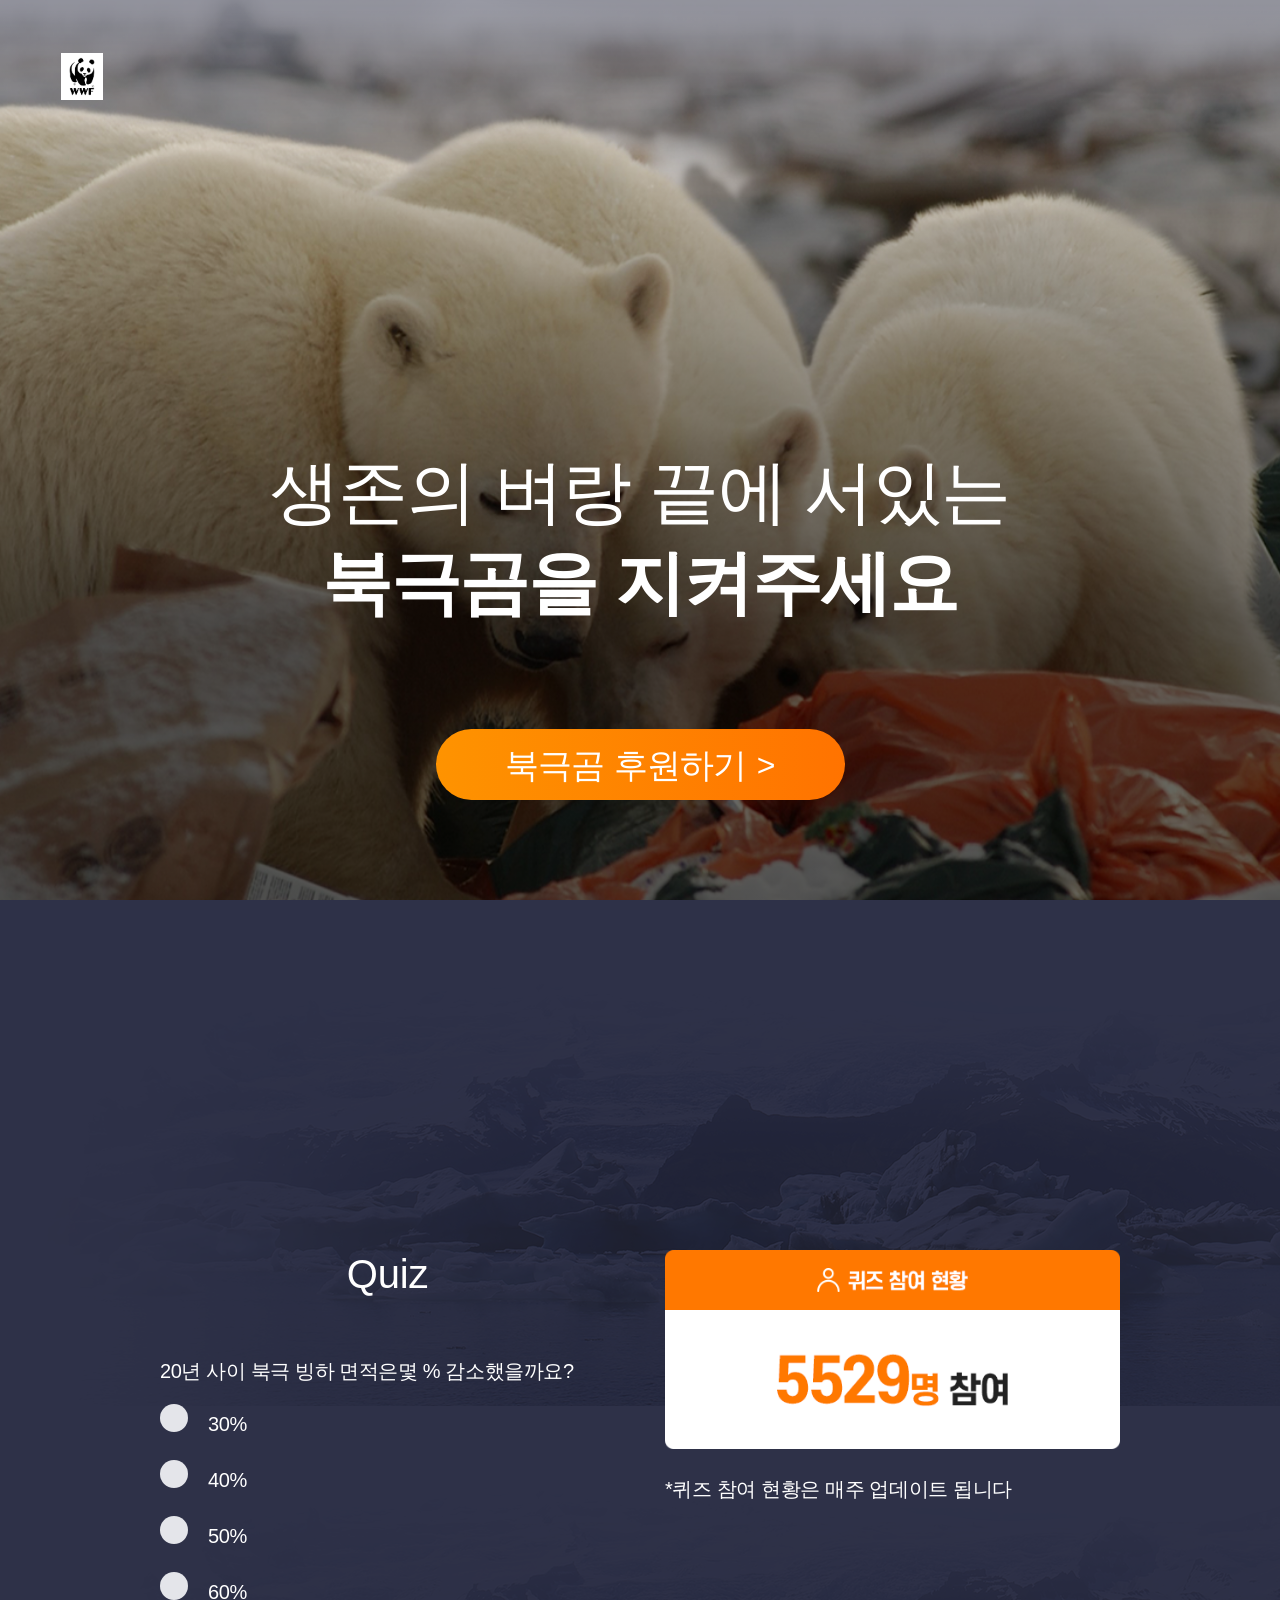
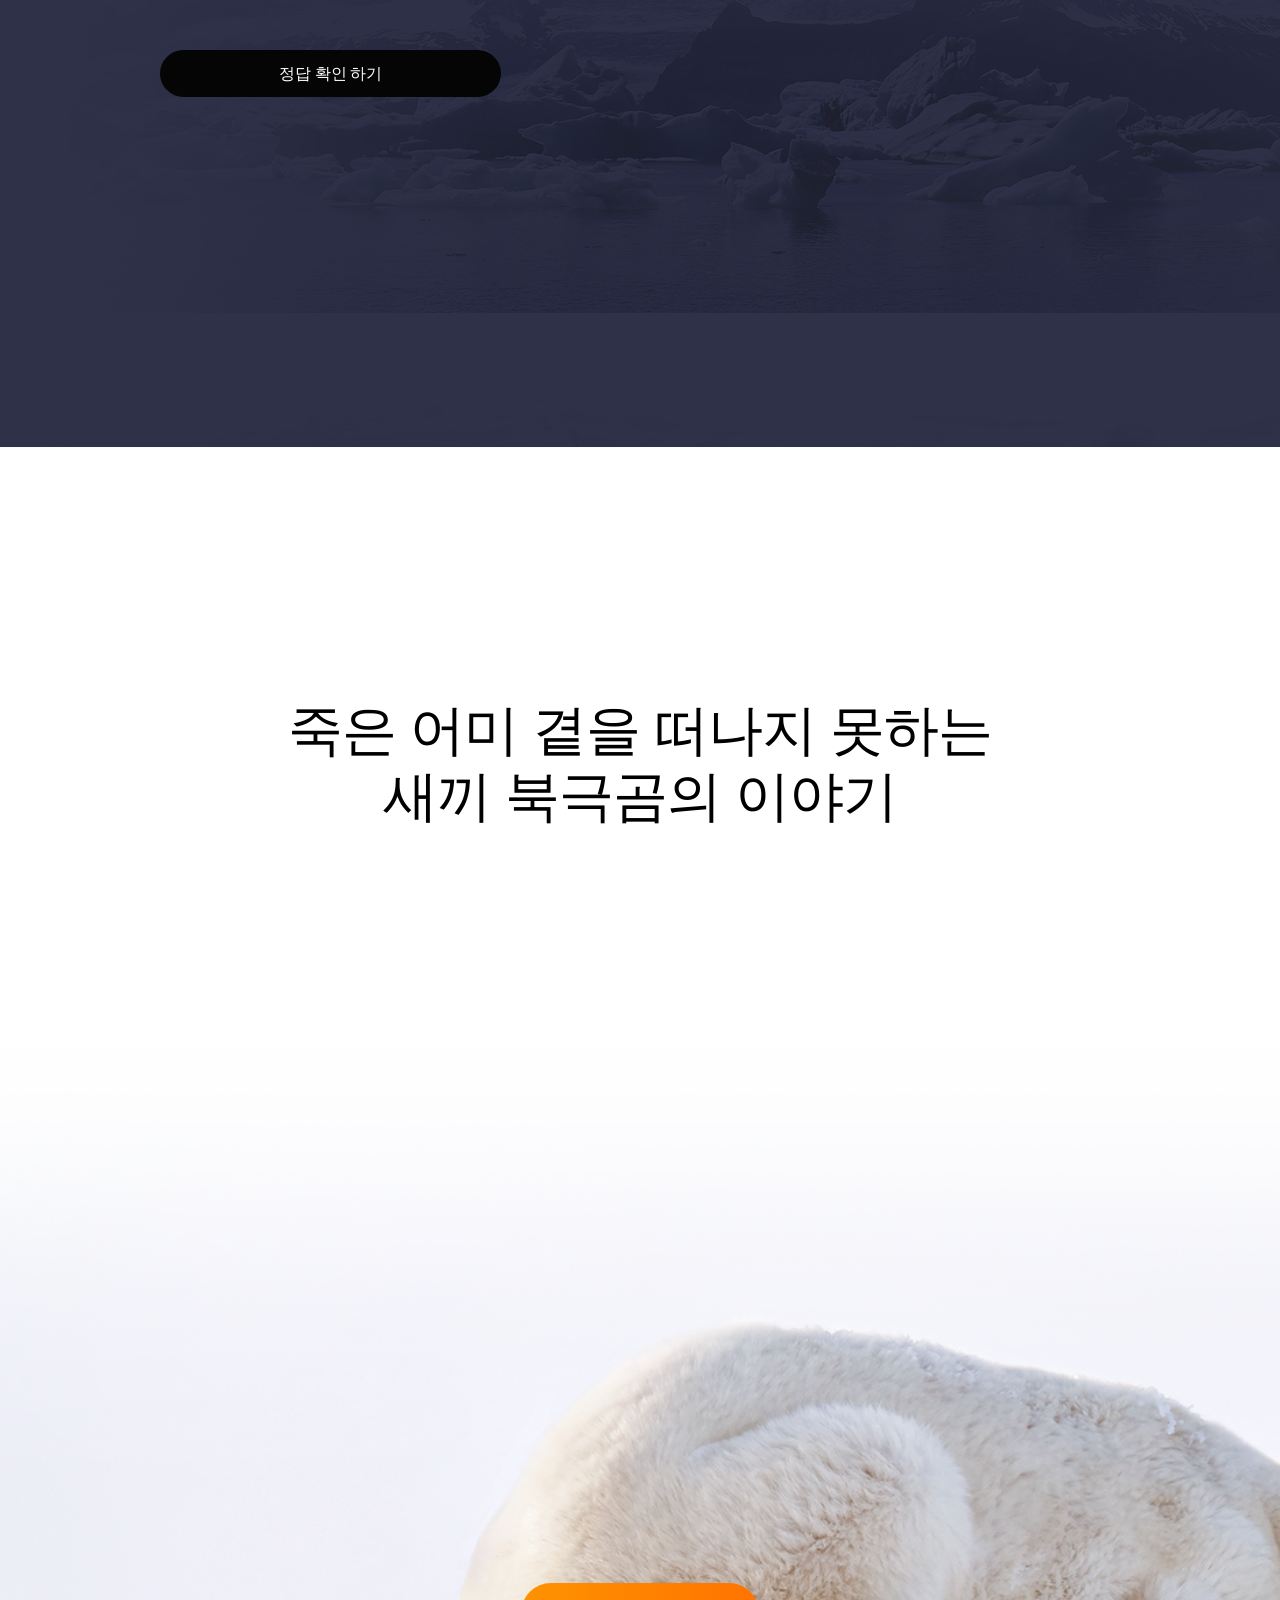
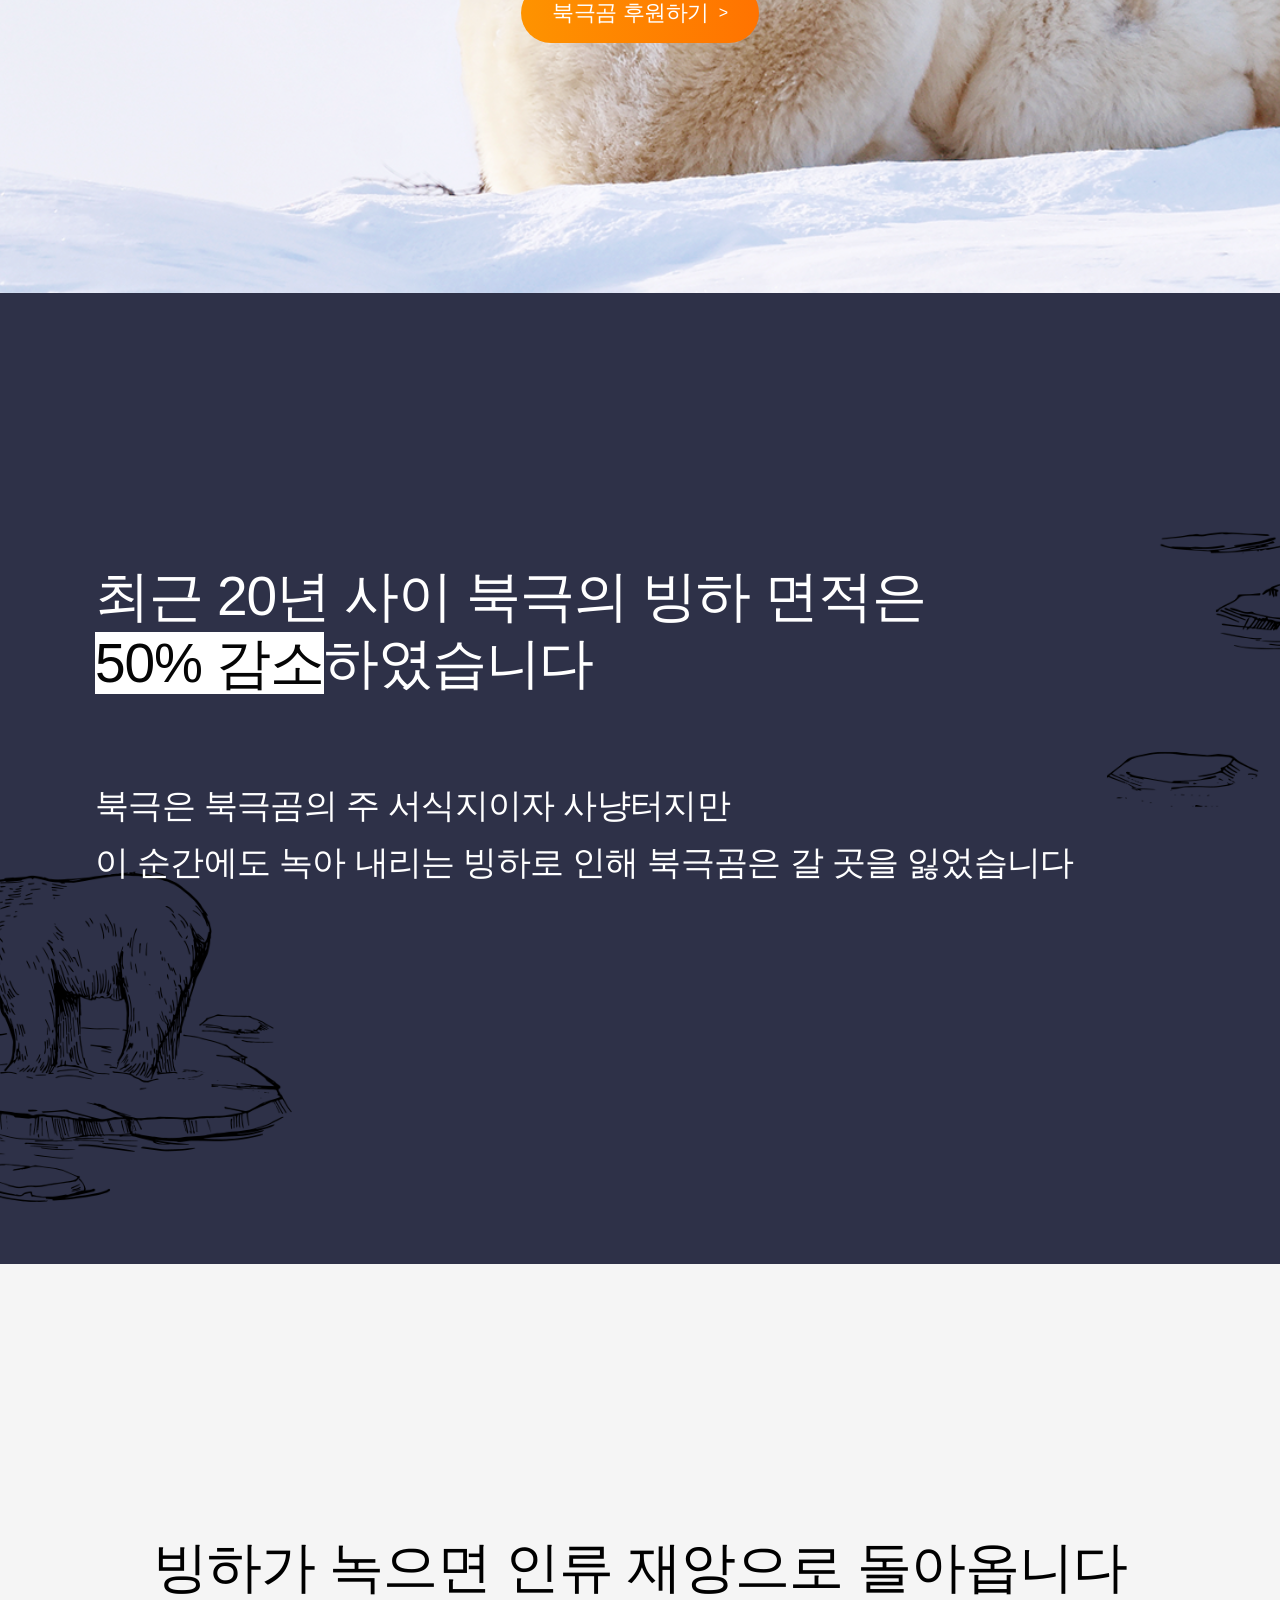
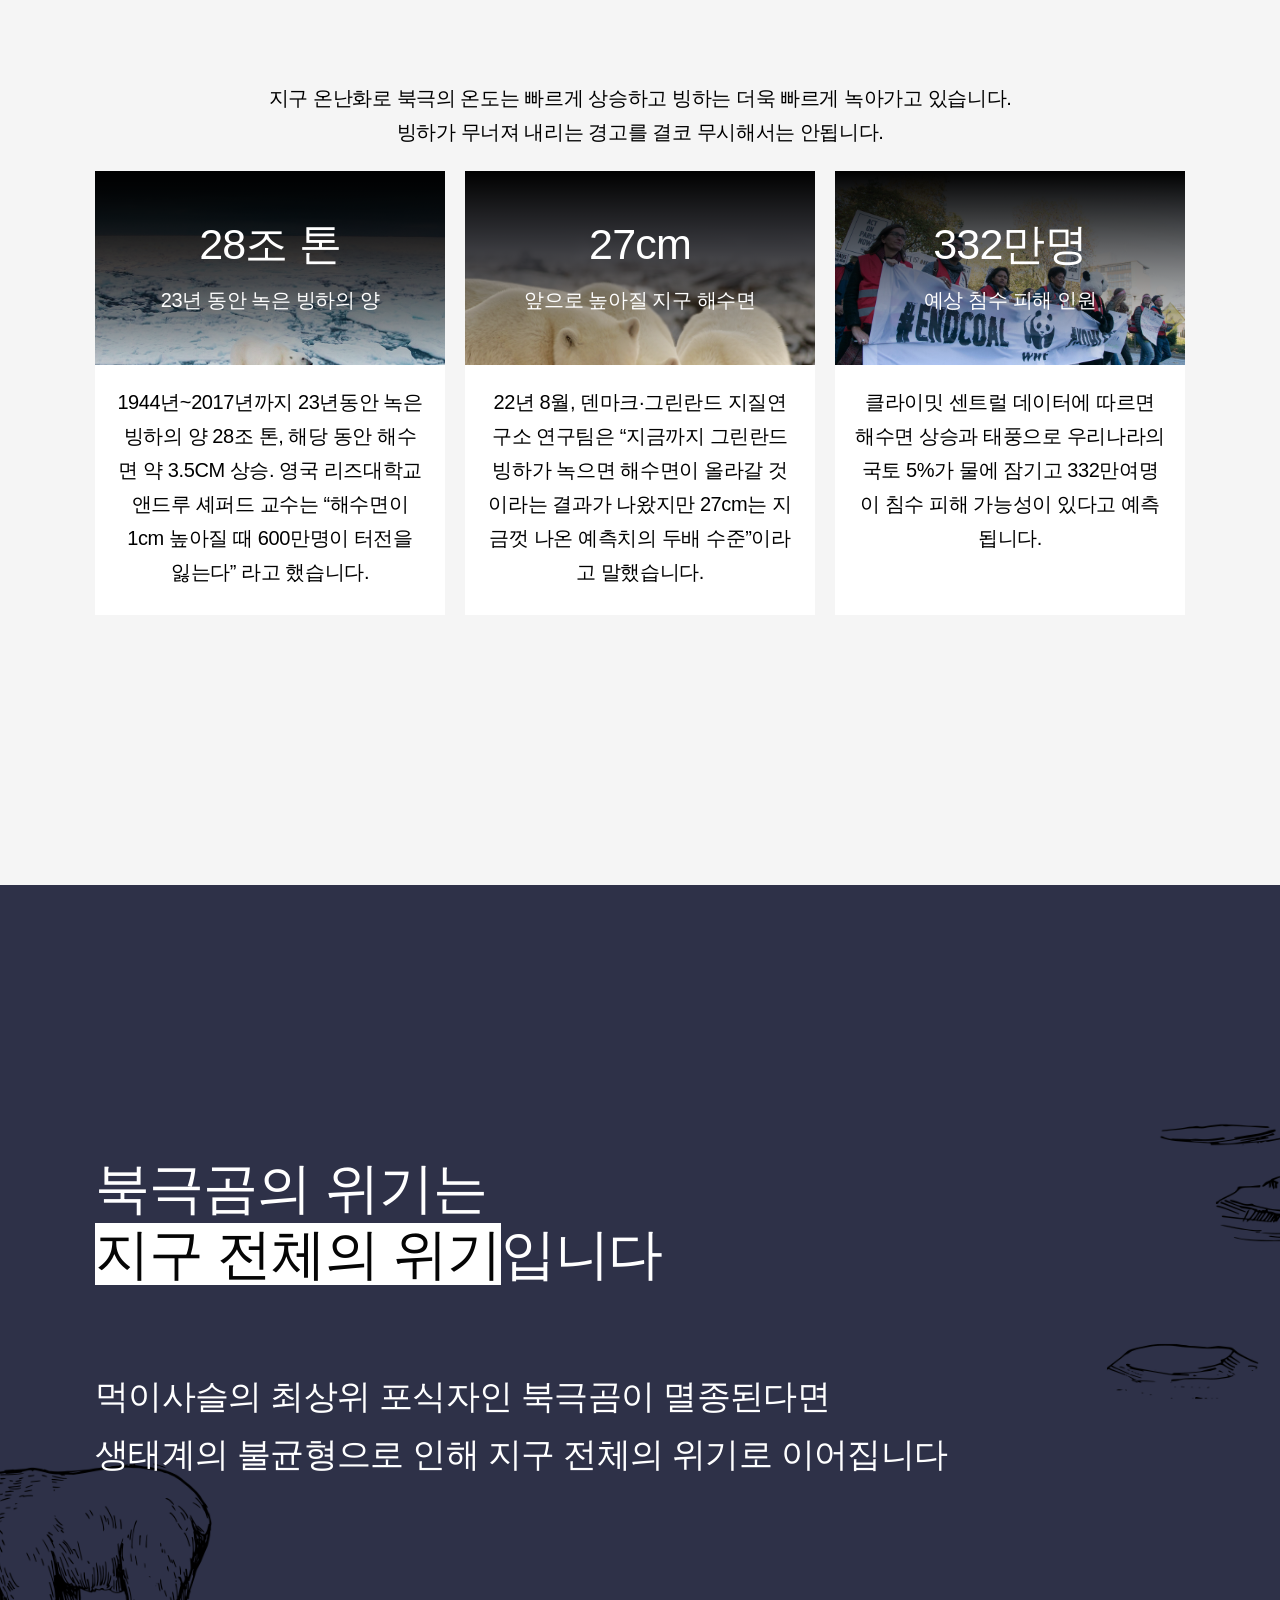
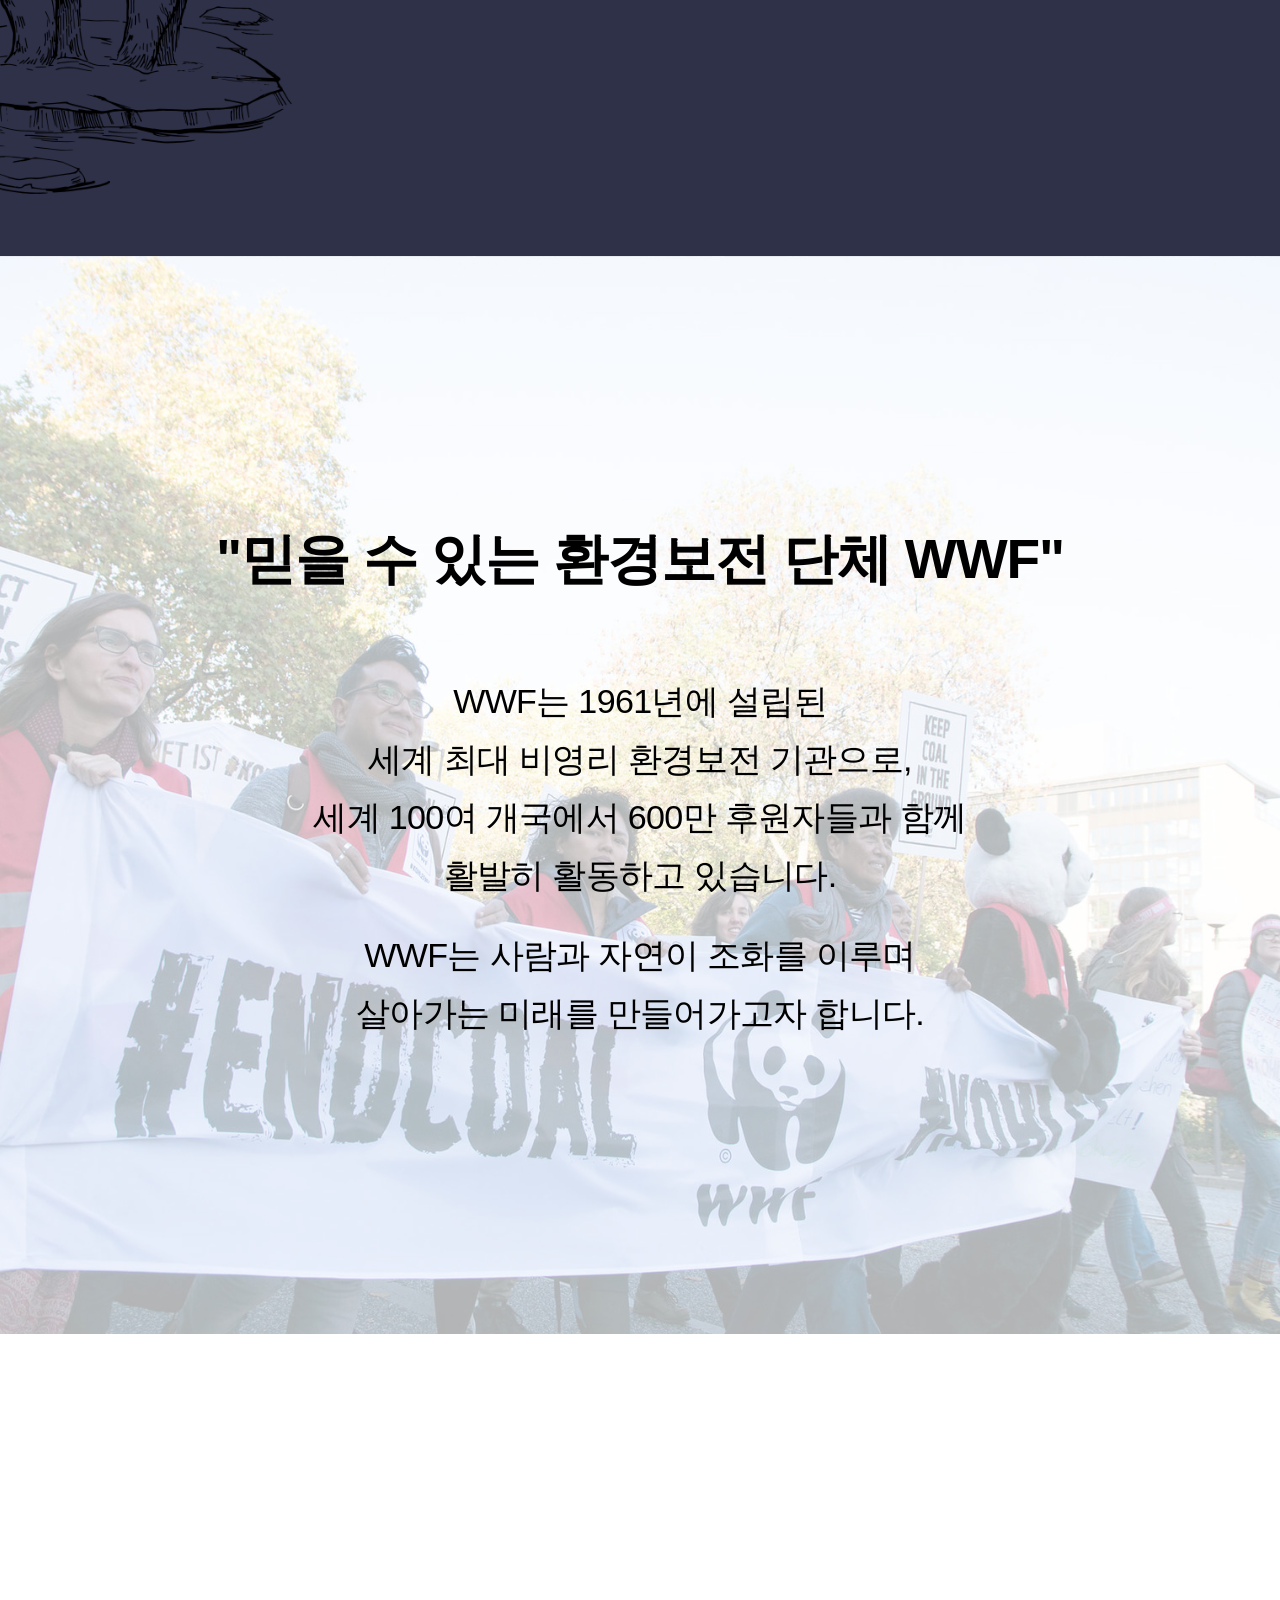
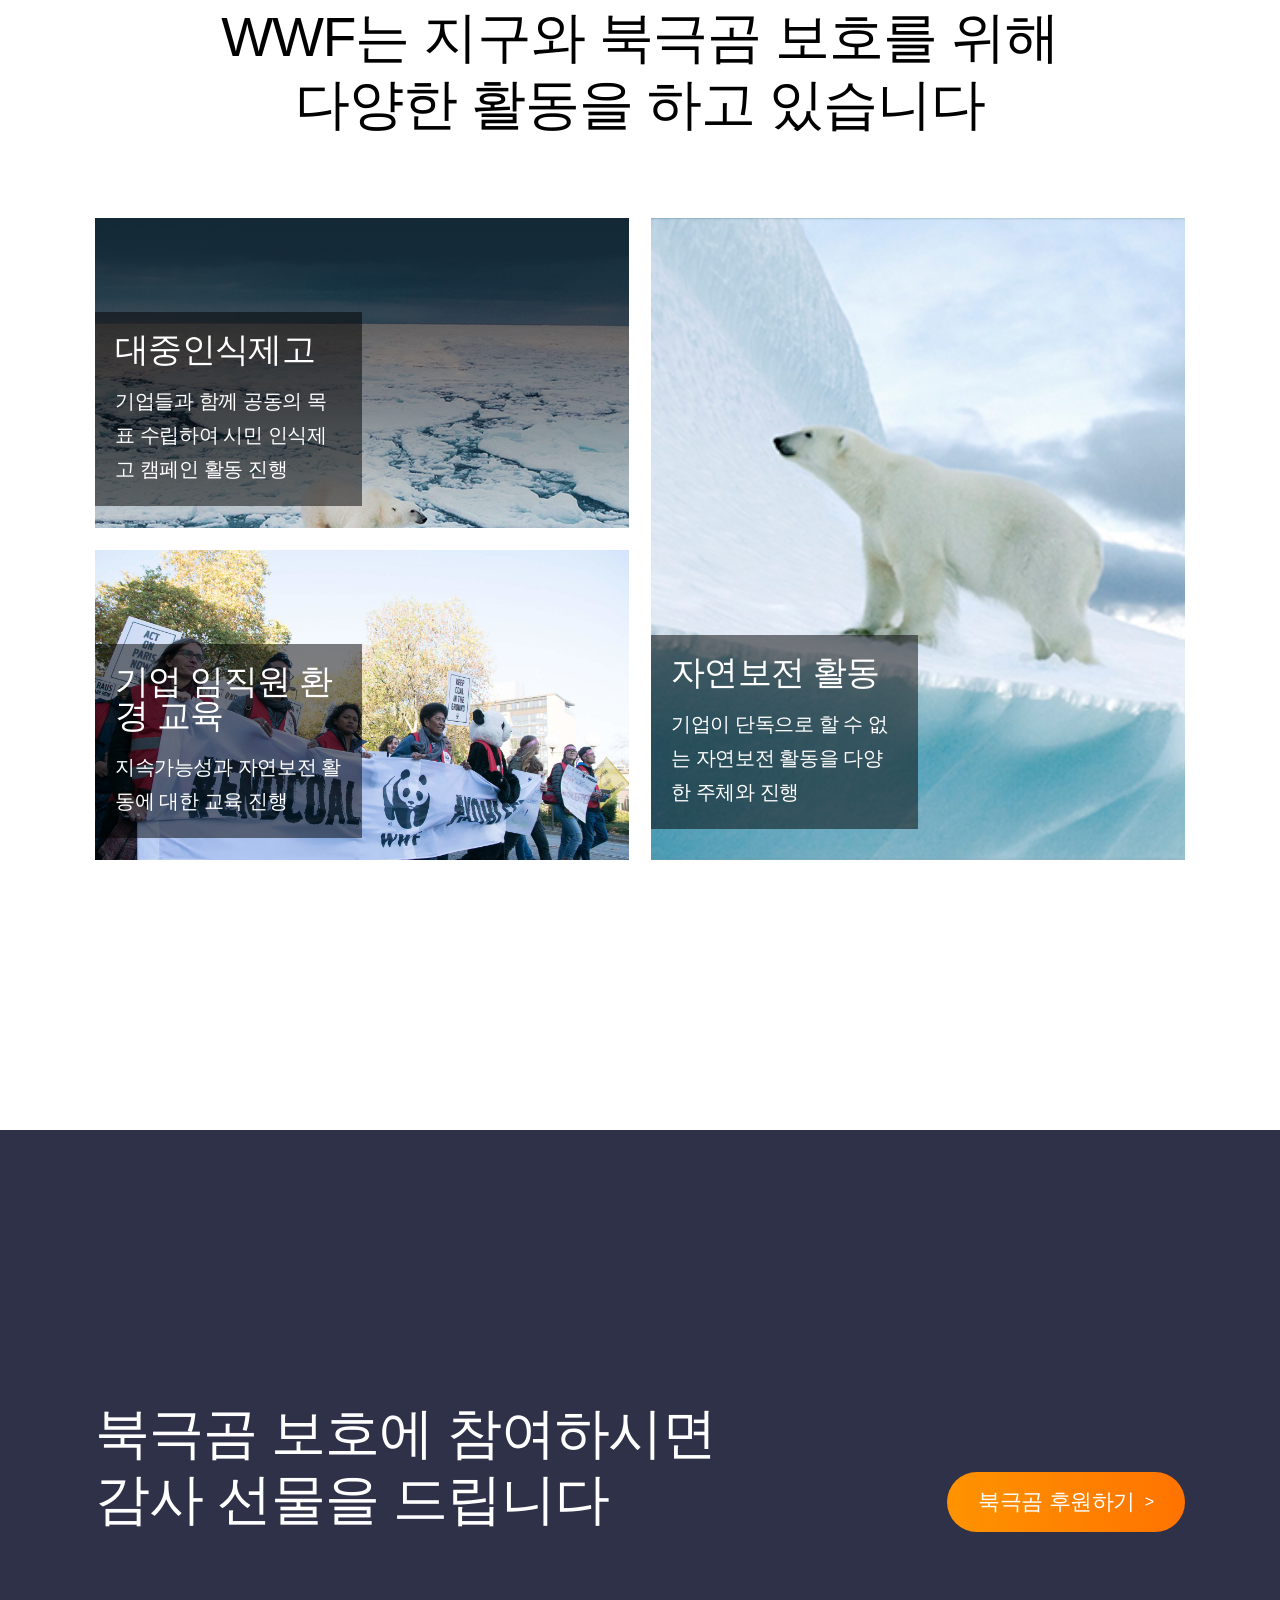
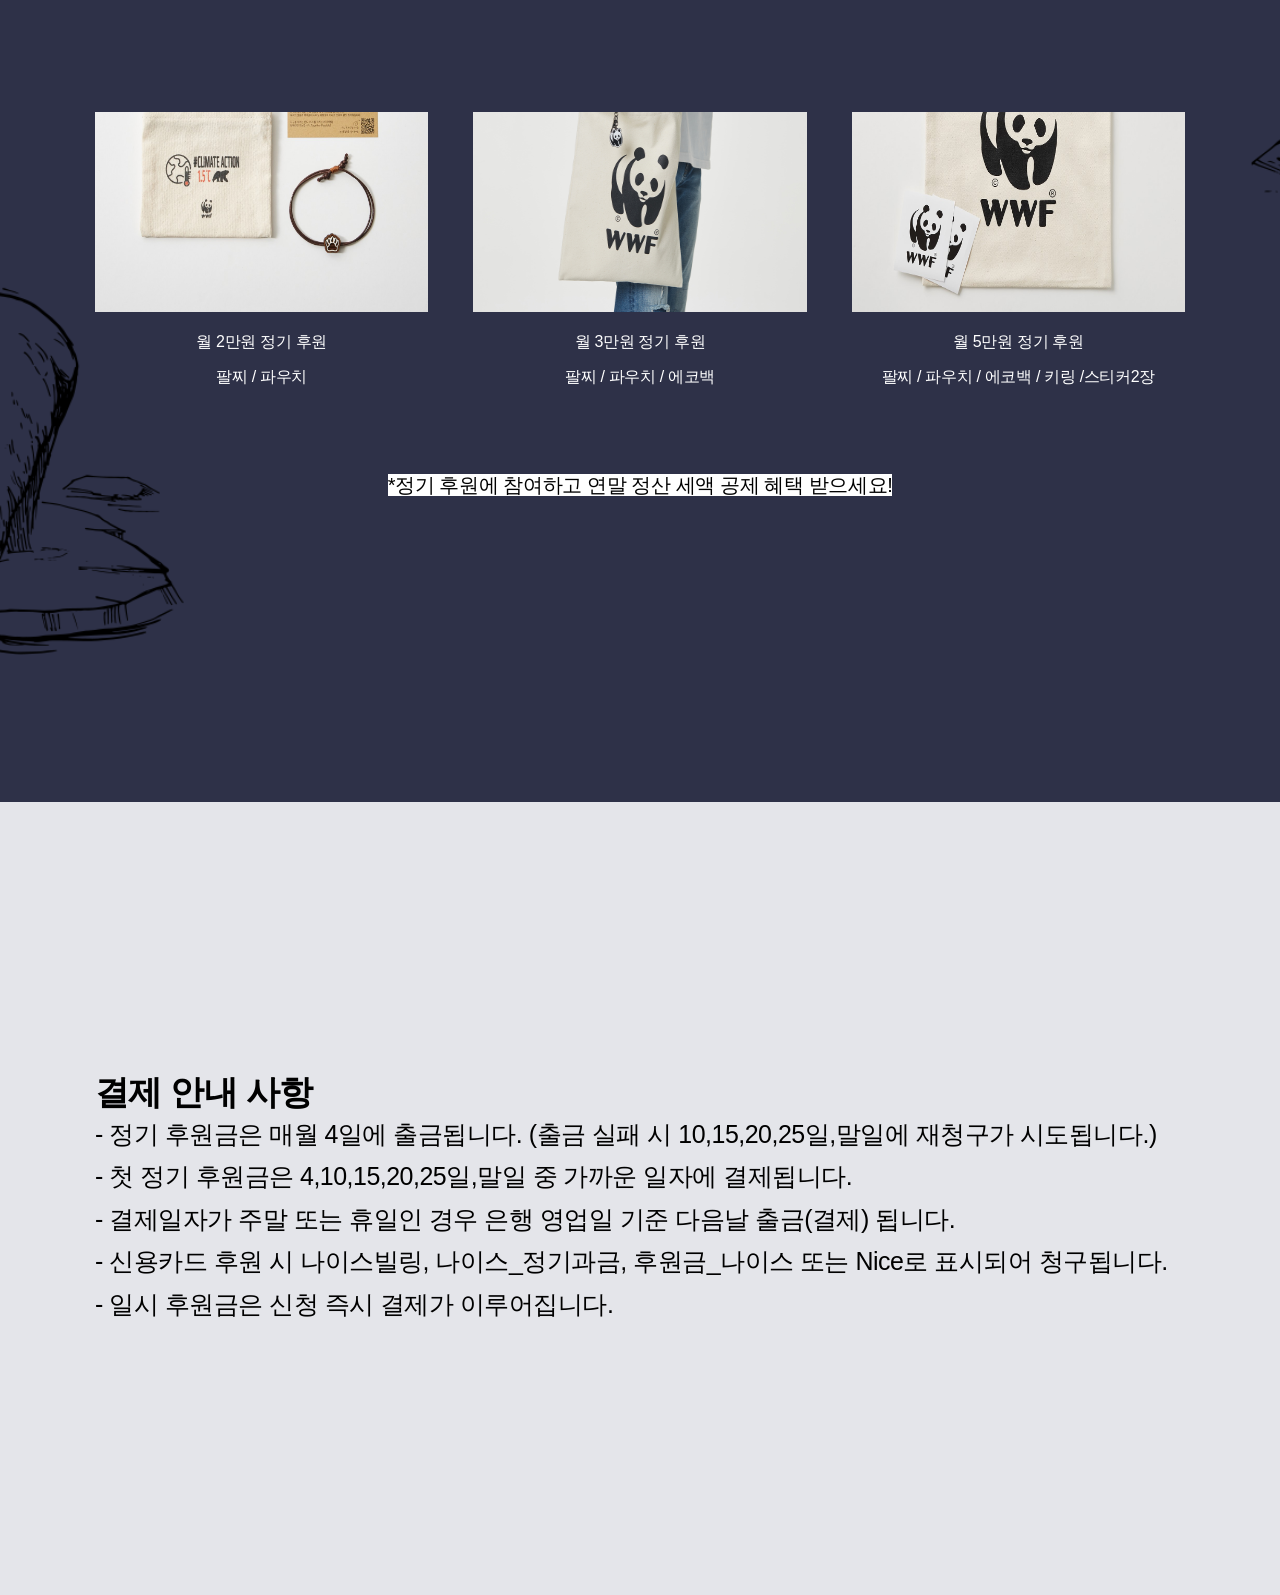
==== commit b6121a49: "반응형 완" ====
--- a/index.html
+++ b/index.html
@@ -149,7 +149,43 @@
             </div>
         </div>
         <!-- 9행 선물정보 -->
+        <div class="container present_bg">
+            <div class="contents present">
+                <div class="title">
+                    <h1>북극곰 보호에 참여하시면<br>감사 선물을 드립니다</h1>
+                    <a href="#" class="sponsor_btn"><em>북극곰 후원하기</em><!-- after --></a>
+                </div>
+                <ul class="present_details">
+                    <li>
+                        <p class="photo"><img src="./images/freebie2.jpg" alt=""></p>
+                        <h2>월 2만원 정기 후원<h2>
+                        <p>팔찌 / 파우치</p>
+                    </li>
+                    <li>
+                        <p class="photo"><img src="./images/freebie1.jpg" alt=""></p>
+                        <h2>월 3만원 정기 후원<h2>
+                        <p>팔찌 / 파우치 / 에코백</p>
+                    </li>
+                    <li>
+                        <p class="photo"><img src="./images/freebie3.jpg" alt=""></p>
+                        <h2>월 5만원 정기 후원<h2>
+                        <p>팔찌 / 파우치 / 에코백 / 키링 /스티커2장</p>
+                    </li>
+                </ul>
+                <p><span>*정기 후원에 참여하고 연말 정산 세액 공제 혜택 받으세요!</span></p>
+            </div>
+        </div>
         <!-- 10행 안내 -->
+        <div class="container guide_bg">
+            <div class="contents guide">
+                <h1>결제 안내 사항</h1>
+                <p>- 정기 후원금은 매월 4일에 출금됩니다. (출금 실패 시 10,15,20,25일,말일에 재청구가 시도됩니다.)</p>
+                <p>- 첫 정기 후원금은 4,10,15,20,25일,말일 중 가까운 일자에 결제됩니다.</p>
+                <p>- 결제일자가 주말 또는 휴일인 경우 은행 영업일 기준 다음날 출금(결제) 됩니다.</p>
+                <p>- 신용카드 후원 시 나이스빌링, 나이스_정기과금, 후원금_나이스 또는 Nice로 표시되어 청구됩니다.</p>
+                <p>- 일시 후원금은 신청 즉시 결제가 이루어집니다.</p>
+            </div>
+        </div>
     </div>
 </body>
 </html>
--- a/styles/index.css
+++ b/styles/index.css
@@ -171,4 +171,33 @@
 }
 #wrap .activity_bg .activity .details li .txt {padding:20px; background:rgba(0,0,0,0.5);}
 #wrap .activity_bg .activity .details li .txt dt {margin-bottom:18px; font-size:1.38rem; color:#fff;}
-#wrap .activity_bg .activity .details li .txt dd {font-size:0.81rem; color:#fff;} +#wrap .activity_bg .activity .details li .txt dd {font-size:0.81rem; color:#fff;} 
+/* ============================================================9 */
+#wrap .present_bg {background-image:url(../images/reduction_50_bg.png);}
+#wrap .present_bg .present {}
+#wrap .present_bg .present .title {display: flex; flex-flow:column nowrap;}
+#wrap .present_bg .present .title h1 {color:#fff;}
+#wrap .present_bg .present .title .sponsor_btn {margin:0;}
+#wrap .present_bg .present .title .sponsor_btn em {}
+#wrap .present_bg .present .present_details {
+    padding:40px 0; display:grid;
+    grid-template-areas: 
+        'present1'
+        'present2'
+        'present3';
+}
+#wrap .present_bg .present .present_details li {}
+#wrap .present_bg .present .present_details li:nth-child(1) {grid-area:present1;}
+#wrap .present_bg .present .present_details li:nth-child(2) {grid-area:present2;}
+#wrap .present_bg .present .present_details li:nth-child(3) {grid-area:present3;}
+#wrap .present_bg .present .present_details li .photo {height:150px; overflow:hidden;}
+#wrap .present_bg .present .present_details li .photo img {width:100%; transform: translateY(-100px);}
+#wrap .present_bg .present .present_details li h2 {color:#fff; margin-top: 13px; text-align: center;}
+#wrap .present_bg .present .present_details li p {color:#fff; text-align: center;}
+#wrap .present_bg .present p {text-align: center;}
+#wrap .present_bg .present p span {background-color: #fff; }
+/* ============================================================10 */
+#wrap .guide_bg {background-color:#E4E5EA;}
+#wrap .guide_bg .guide {}
+#wrap .guide_bg .guide h1 {line-height:1.2; margin:0; font-weight:700;}
+#wrap .guide_bg .guide p {line-height:1.7;  margin:0;}
--- a/styles/responsive.css
+++ b/styles/responsive.css
@@ -20,15 +20,38 @@
     #wrap .humanity_bg .humanity .list li dl dt {font-size:2.69rem;}
     #wrap .humanity_bg .humanity .list li .txt {height:250px;}
     #wrap .humanity_bg .humanity .list li .txt p {font-size:1rem;}
+    /* ================================================9행 */
+    #wrap .present_bg .present {}
+    #wrap .present_bg .present .title {
+        flex-flow:row nowrap; 
+        justify-content:space-between; align-items:end;
+        margin:0 0 40px;
+    }
+    #wrap .present_bg .present .title h1 {margin: 0;}
+    #wrap .present_bg .present .title a {}
+    #wrap .present_bg .present .present_details {
+        gap: 20px;
+        grid-template-areas: 
+            'present1 present2'
+            'present3 present3';
+            grid-template-columns: 1fr 1fr;
+    }
+    #wrap .present_bg .present .present_details li {}
+    #wrap .present_bg .present .present_details li .photo {height:300px; transform: translateY(100px);} 
+    #wrap .present_bg .present .present_details li .photo img {height:100%;}
+    #wrap .present_bg .present .present_details li h2 {font-size: 1rem;}
+    #wrap .present_bg .present .present_details li p {font-size: 1rem;}
+    #wrap .present_bg .present p {text-align: right;}
+    #wrap .present_bg .present p span {font-size: 1rem;}
 }/* 860~1023 */
 @media screen and (min-width:1024px) {
     #wrap .intro {padding:410px 0 100px;}
     #wrap .intro .logo {width: 32px; left:36px; top:30px;}
     #wrap .intro h1 { margin:0 0 100px;}
     #wrap .intro h1 span {font-size:3.13rem; font-weight:600;}
-    #wrap .intro .sponsor_btn {width: 238px; height:60px; }
-    #wrap .intro .sponsor_btn em {font-size: 1.38rem;}
-    #wrap .intro .sponsor_btn::after {font-size: 1rem;}
+    #wrap .container .sponsor_btn {width: 238px; height:60px; }
+    #wrap .container .sponsor_btn em {font-size: 1.38rem;}
+    #wrap .container .sponsor_btn::after {font-size: 1rem;}
     /* ================================================2행 퀴즈 */
     #wrap .quiz_bg {padding:150px 80px;}
     #wrap .quiz_bg .quiz .quiz_list {width:400px;}
@@ -45,17 +68,38 @@
         grid-template-areas: 
             'public nature'
             'corporation nature';
-        grid-template-columns: 1fr 1fr;
+            grid-template-columns: 1fr 1fr;
+        }
+        #wrap .activity_bg .activity .details li {padding-bottom:22px; position: relative;}
+        #wrap .activity_bg .activity .details li .txt {padding:20px; background:rgba(0,0,0,0.5); width:50%;}
+        #wrap .activity_bg .activity .details li:nth-child(3) .txt {position: absolute; left:0; bottom:31px;}
+        #wrap .activity_bg .activity .details li .txt dt {margin-bottom:18px; font-size:2.13rem; color:#fff;}
+        #wrap .activity_bg .activity .details li .txt dd {font-size:1.25rem; line-height:1.7;}
+    /* ================================================9행 */
+    #wrap .present_bg .present {padding:200px 0;}
+    #wrap .present_bg .present h1 {}
+    #wrap .present_bg .present a {}
+    #wrap .present_bg .present .present_details {
+        padding:40px 0; gap:45px;
+            grid-template-areas: 
+        'present1 present2 present3';
+        grid-template-columns: 1fr 1fr 1fr;
     }
-    #wrap .activity_bg .activity .details li {padding-bottom:22px; position: relative;}
-    #wrap .activity_bg .activity .details li .txt {padding:20px; background:rgba(0,0,0,0.5); width:50%;}
-    #wrap .activity_bg .activity .details li:nth-child(3) .txt {position: absolute; left:0; bottom:31px;}
-    #wrap .activity_bg .activity .details li .txt dt {margin-bottom:18px; font-size:2.13rem; color:#fff;}
-    #wrap .activity_bg .activity .details li .txt dd {font-size:1.25rem; line-height:1.7;}
-}/* 1024~ */
-@media screen and (min-width:1250px) {
-    #wrap .intro {padding:447px 0 100px;}
-    #wrap .intro .logo {width: 42px; left:61px; top:53px;}
+    #wrap .present_bg .present .present_details li {}
+    #wrap .present_bg .present .present_details li .photo {height:300px;}
+    #wrap .present_bg .present .present_details li .photo img {height:100%;}
+    #wrap .present_bg .present .present_details li .photo h2 {font-size:1.25rem;}
+    #wrap .present_bg .present .present_details li .photop {font-size:1.25rem;}
+    #wrap .present_bg .present p {text-align: center;}
+    #wrap .present_bg .present p span {font-size: 1.25rem;}
+    /* ================================================10행 */
+    #wrap .guide_bg .guide {padding:0;}
+    #wrap .guide_bg .guide h1 {font-size: 1.38rem; margin:0;}
+    #wrap .guide_bg .guide p {font-size: 1rem;}
+    }/* 1024~ */
+    @media screen and (min-width:1250px) {
+        #wrap .intro {padding:447px 0 100px;}
+        #wrap .intro .logo {width: 42px; left:61px; top:53px;}
     #wrap .intro h1 span {font-size:4.38rem;}
     #wrap .intro h1 span:nth-child(1) {font-weight:400;}
     #wrap .intro h1 span:nth-child(2) {font-weight:700;}
@@ -74,4 +118,8 @@
     #wrap .humanity_bg .humanity .list li dl dt {font-size:2.69rem;}
     #wrap .humanity_bg .humanity .list li dl dd {font-size:1.25rem;}
     #wrap .humanity_bg .humanity .list li .txt p {font-size:1.25rem;}
+    /* ================================================10행 */
+    #wrap .guide_bg .guide {}
+    #wrap .guide_bg .guide h1 {font-size: 2.13rem; margin:0;}
+    #wrap .guide_bg .guide p {font-size:1.56rem;}
 }/* 1250~max */
